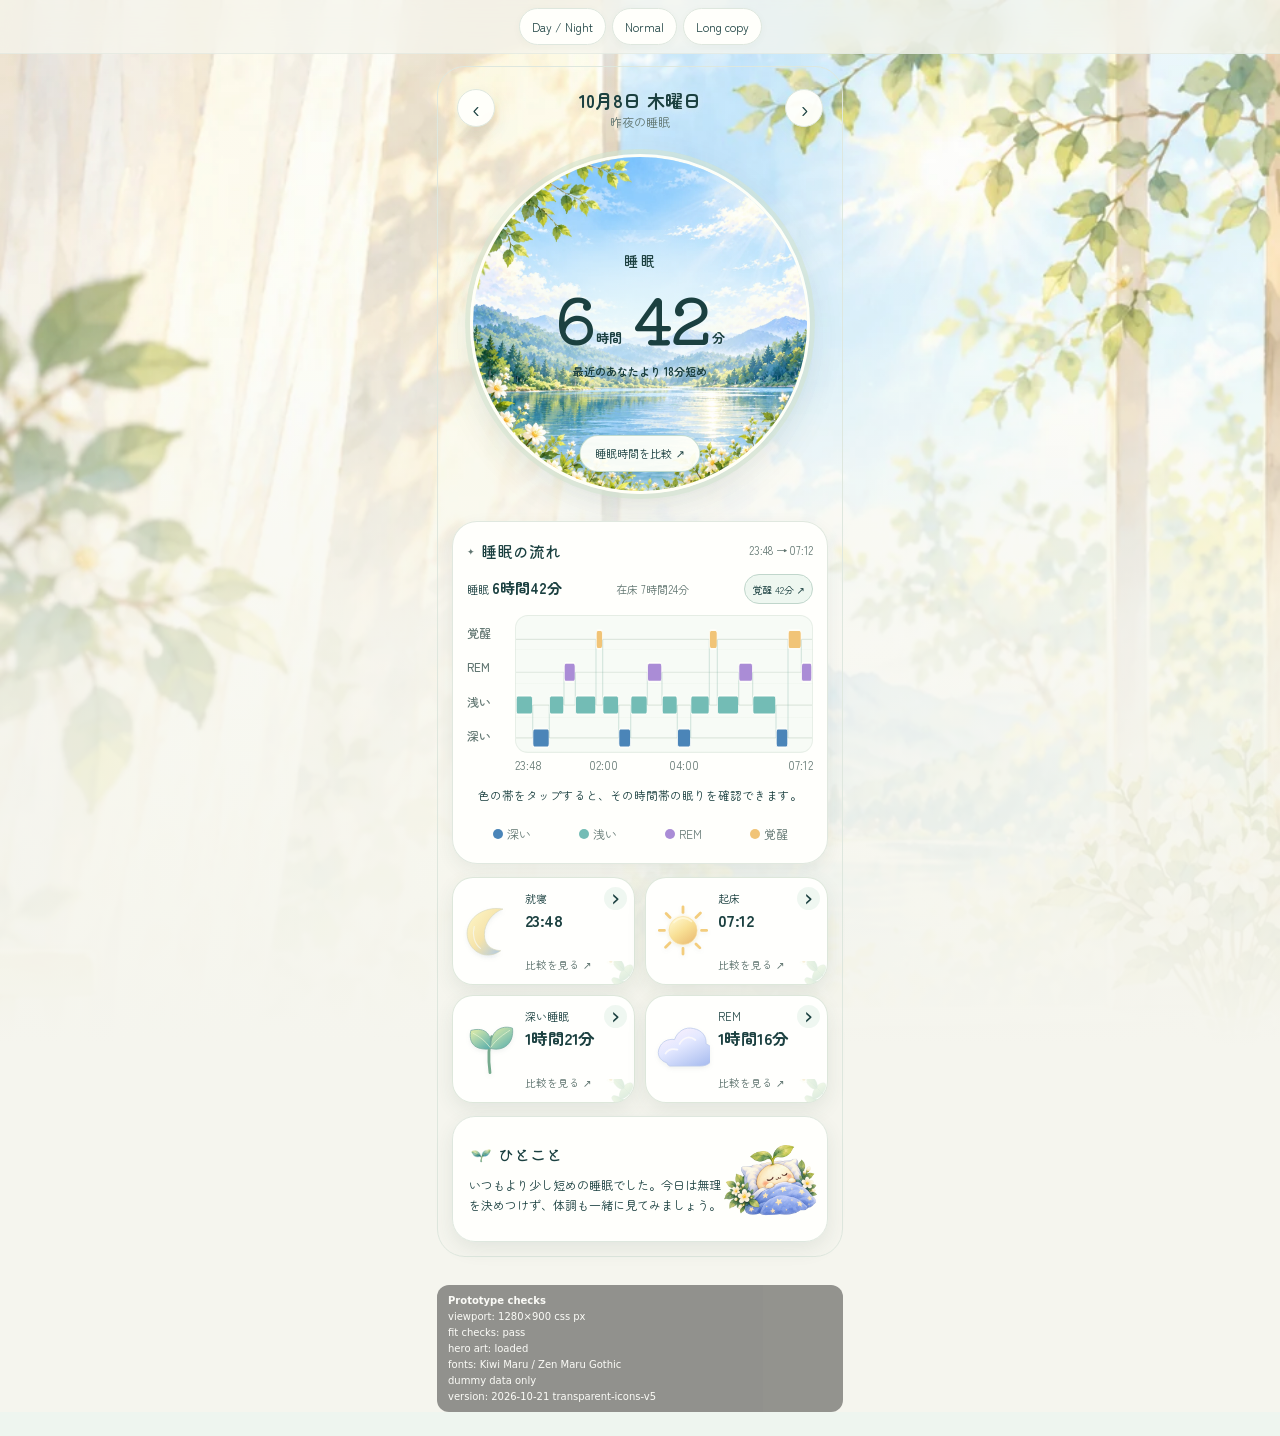
==== sleep/index.html @ 31aaf218 "prototype: Sleep 4指標を透過の自然モチーフアイコンに変更（v5）" ====
<!doctype html>
<html lang="ja" data-theme="day">
<head>
  <meta charset="utf-8" />
  <meta name="viewport" content="width=device-width,initial-scale=1,viewport-fit=cover" />
  <title>HIBIITO Sleep Prototype</title>
  <link rel="preconnect" href="https://fonts.googleapis.com">
  <link rel="preconnect" href="https://fonts.gstatic.com" crossorigin>
  <link href="https://fonts.googleapis.com/css2?family=Kiwi+Maru:wght@400;500&family=Zen+Maru+Gothic:wght@400;500;700&display=swap" rel="stylesheet">
  <link rel="stylesheet" href="../shared/prototype.css?v=20261020-calm2" />
  <link rel="stylesheet" href="./visual-calm.css?v=20261020-calm2" />
  <link rel="stylesheet" href="./visual-asset-v3.css?v=20261021-art3" />
  <link rel="stylesheet" href="./visual-polish-v4.css?v=20261021-polish4" />
  <link rel="stylesheet" href="./visual-icons-v5.css?v=20261021-icons5" />
</head>
<body class="sleep-page">
  <div class="sleep-page-scene" aria-hidden="true"></div>
  <div class="toolbar" aria-label="prototype controls">
    <button data-action="theme">Day / Night</button>
    <button data-action="state">Normal</button>
    <button data-action="copy">Long copy</button>
  </div>

  <main class="phone-shell">
    <section class="screen sleep-screen" id="sleep-screen">
      <header class="date-row">
        <button aria-label="前日">‹</button>
        <div>
          <div class="date-main">10月8日 木曜日</div>
          <div class="date-sub">昨夜の睡眠</div>
        </div>
        <button aria-label="翌日">›</button>
      </header>

      <section class="sleep-hero">
        <img class="hero-art hero-art-day" src="../assets/sleep-hero-day.webp?v=20261021-art3" alt="" aria-hidden="true">
        <img class="hero-art hero-art-night" src="../assets/sleep-hero-night.webp?v=20261021-art3" alt="" aria-hidden="true">
        <div class="hero-copy" data-hero-safe-probe>
          <p class="hero-eyebrow">睡眠</p>
          <div class="hero-value" data-fit-probe aria-label="6時間42分">
            <span class="hero-time"><span class="hero-number">6</span><span class="hero-unit">時間</span></span>
            <span class="hero-time"><span class="hero-number">42</span><span class="hero-unit">分</span></span>
          </div>
          <p class="hero-support" data-fit-probe>最近のあなたより 18分短め</p>
        </div>
        <button type="button" class="hero-detail-cta" data-compare="total" aria-haspopup="dialog">睡眠時間を比較 <span aria-hidden="true">↗</span></button>
      </section>


      <section class="section-block sleep-graph">
        <div class="section-title-row" data-fit-probe><h2><span class="heading-flower" aria-hidden="true">✦</span>睡眠の流れ</h2><span>23:48 → 07:12</span></div>
        <div class="graph-quick-facts"><span>睡眠 <strong>6時間42分</strong></span><span>在床 7時間24分</span><button class="quick-compare" type="button" data-compare="awake" aria-haspopup="dialog">覚醒 42分 <span aria-hidden="true">↗</span></button></div>
        <div class="sleep-timeline">
          <div class="timeline-lanes" aria-hidden="true"><span>覚醒</span><span>REM</span><span>浅い</span><span>深い</span></div>
          <div class="timeline-visual" id="timeline-a" aria-label="各睡眠段階の時間推移"></div>
        </div>
        <div class="time-axis"><span>23:48</span><span>02:00</span><span>04:00</span><span>07:12</span></div>
        <p class="graph-selection" id="timeline-a-selected" aria-live="polite">色の帯をタップすると、その時間帯の眠りを確認できます。</p>
        <div class="stage-key"><span><i class="key-deep"></i>深い</span><span><i class="key-light"></i>浅い</span><span><i class="key-rem"></i>REM</span><span><i class="key-awake"></i>覚醒</span></div>
      </section>

      <section class="metrics-grid" aria-label="睡眠指標・タップで個人比較">
        <button class="metric-card" type="button" data-compare="bedtime" aria-haspopup="dialog"><span class="metric-illustration" aria-hidden="true">☾</span><span>就寝</span><strong>23:48</strong><span class="metric-hint">比較を見る ↗</span></button>
        <button class="metric-card" type="button" data-compare="wakeup" aria-haspopup="dialog"><span class="metric-illustration" aria-hidden="true">☀</span><span>起床</span><strong>07:12</strong><span class="metric-hint">比較を見る ↗</span></button>
        <button class="metric-card" type="button" data-compare="deep" aria-haspopup="dialog"><span class="metric-illustration" aria-hidden="true">♧</span><span>深い睡眠</span><strong>1時間21分</strong><span class="metric-hint">比較を見る ↗</span></button>
        <button class="metric-card" type="button" data-compare="rem" aria-haspopup="dialog"><span class="metric-illustration" aria-hidden="true">☁</span><span>REM</span><strong>1時間16分</strong><span class="metric-hint">比較を見る ↗</span></button>
      </section>

      <section class="insight">
        <div class="insight-content" data-fit-probe>
          <h2><span class="heading-flower" aria-hidden="true">♧</span>ひとこと</h2>
          <p id="insight-copy">いつもより少し短めの睡眠でした。今日は無理を決めつけず、体調も一緒に見てみましょう。</p>
        </div>
        <img class="insight-mascot" src="../assets/sleep-note-mascot.webp?v=20261021-art3" alt="" aria-hidden="true">
      </section>

      <section class="state-panel" id="state-panel" hidden>
        <div class="state-art" aria-hidden="true">☁</div>
        <strong id="state-title">データなし</strong>
        <p id="state-message">昨夜の睡眠データは見つかりませんでした。0時間としては扱いません。</p>
      </section>
    </section>
  </main>


  <div class="sheet-backdrop" id="compare-backdrop" hidden></div>
  <section class="comparison-sheet" id="compare-sheet" role="dialog" aria-modal="true" aria-labelledby="compare-title" tabindex="-1" hidden>
    <button class="sheet-drag-handle" id="compare-handle" type="button" aria-label="比較を閉じる。下にスワイプまたはタップしてください">
      <span class="sheet-grabber" aria-hidden="true"></span>
    </button>
    <div class="sheet-heading">
      <span class="sheet-eyebrow">いつもの自分と比べる</span>
      <span class="sheet-dismiss-hint">下にスワイプで閉じる</span>
    </div>
    <h2 id="compare-title">睡眠時間</h2>
    <div class="sheet-current"><div><span>今回</span><strong id="compare-current">6時間42分</strong></div><span id="compare-status" class="sheet-status">いつもの範囲内</span></div>
    <div class="sheet-stats">
      <div><span>最近30日平均（デモ）</span><strong id="compare-average">7時間00分</strong></div>
      <div><span>いつもの範囲（デモ）</span><strong id="compare-range">6時間30分〜7時間30分</strong></div>
    </div>
    <div class="sheet-scale" aria-hidden="true"><span class="sheet-range-band"></span><span id="compare-marker" class="sheet-marker"></span></div>
    <p class="sheet-summary" id="compare-summary">最近30日平均より18分短いですが、いつもの範囲内です。</p>
    <p class="sheet-disclaimer">この比較はデザイン確認用の仮データです。医学的な正常・異常の判定ではありません。</p>
  </section>

  <aside class="debug-panel">
    <strong>Prototype checks</strong>
    <span id="viewport-readout"></span>
    <span id="overflow-readout">fit checks: checking…</span>
    <span id="art-readout">hero art: checking…</span>
    <span>fonts: Kiwi Maru / Zen Maru Gothic</span>
    <span>dummy data only</span>
    <span id="prototype-version">version: 2026-10-21 transparent-icons-v5</span>
  </aside>

  <script src="../shared/prototype.js?v=20261020-calm2"></script>
</body>
</html>
---- shared/prototype.css ----
:root{
  font-family:"Zen Maru Gothic",system-ui,sans-serif;
  color:#24423d;background:#eef5ef;
  --bg:#f7f3e8;--surface:rgba(255,255,255,.68);--ink:#26423d;--muted:#71817c;
  --accent:#78a99b;--accent2:#b9d4cb;--line:#d8e2dc;--hero:#dcebe4;--glow:#fff7cd;
}
html[data-theme="night"]{
  color:#eaf4f2;background:#101a28;
  --bg:#111b2b;--surface:rgba(30,49,68,.72);--ink:#edf6f3;--muted:#a6b9c0;
  --accent:#8ec7c5;--accent2:#335f67;--line:#35515c;--hero:#173d55;--glow:#d9ecff;
}
*{box-sizing:border-box}
body{margin:0;min-height:100svh;background:var(--bg);color:var(--ink)}
button,a{font:inherit}
.hub{max-width:680px;margin:auto;padding:48px 22px}.hub h1{font-family:"Kiwi Maru";font-weight:500}
.eyebrow{letter-spacing:.16em;color:var(--muted)}.lead,.note{color:var(--muted)}
.cards{display:grid;gap:12px;margin:28px 0}.prototype-card{display:grid;gap:7px;padding:20px;border:1px solid var(--line);border-radius:24px;background:var(--surface);color:inherit;text-decoration:none}.prototype-card strong{font-family:"Kiwi Maru";font-size:28px}.status{font-size:12px;color:var(--muted)}
.toolbar{position:sticky;top:0;z-index:20;display:flex;gap:8px;overflow:auto;padding:8px;background:color-mix(in srgb,var(--bg) 88%,transparent);backdrop-filter:blur(14px);border-bottom:1px solid var(--line)}
.toolbar button{white-space:nowrap;border:1px solid var(--line);border-radius:999px;padding:8px 12px;background:var(--surface);color:var(--ink)}
.phone-shell{width:min(100%,430px);margin:0 auto;padding:10px 12px 32px}
.screen{min-height:calc(100svh - 58px);display:flex;flex-direction:column;gap:8px}
.date-row{height:48px;display:grid;grid-template-columns:48px 1fr 48px;align-items:center;text-align:center}
.date-row button{border:0;background:none;color:var(--ink);font-size:28px}.date-main{font-weight:700;font-size:15px}.date-sub{font-size:11px;color:var(--muted)}
.sleep-hero{position:relative;isolation:isolate;min-height:244px;aspect-ratio:1/1;max-height:300px;margin:auto;width:min(76vw,284px);border-radius:50%;overflow:hidden;display:grid;place-items:center;border:1px solid color-mix(in srgb,var(--accent) 30%,transparent);box-shadow:0 12px 34px rgba(71,105,106,.10)}

.hero-copy{z-index:2;text-align:center;max-width:82%;transform:translateY(-6px)}.hero-eyebrow{font-family:"Kiwi Maru";font-size:13px;margin:0 0 8px}.hero-value{display:flex;align-items:baseline;justify-content:center;gap:3px;white-space:nowrap}.hero-value span{font-family:"Kiwi Maru";font-size:45px;line-height:1}.hero-value small{font-size:11px;font-weight:700}.hero-support{font-size:10px;font-weight:700;margin:10px 0 0}

.section-block,.insight,.metrics-grid article,.state-panel{background:var(--surface);border:1px solid var(--line);border-radius:18px}.section-block{padding:12px}.section-title-row{display:flex;align-items:baseline;justify-content:space-between}.section-title-row h2,.insight h2{font-family:"Kiwi Maru";font-size:14px;margin:0}.section-title-row span{font-size:9px;color:var(--muted)}
.sleep-stage{height:38px;margin-top:10px;border-radius:12px;overflow:hidden;display:flex;background:color-mix(in srgb,var(--line) 60%,transparent)}.stage{height:100%}.deep{background:#547b83}.light{background:#8fb4b2}.rem{background:#9d93b7}.awake{background:#d8bd88}.stage-labels{display:flex;justify-content:space-between;margin-top:5px;font-size:9px;color:var(--muted)}
.metrics-grid{display:grid;grid-template-columns:1fr 1fr;gap:6px}.metrics-grid article{padding:9px 11px;display:grid;gap:2px}.metrics-grid span{font-size:9px;color:var(--muted)}.metrics-grid strong{font-size:13px}
.insight{display:grid;grid-template-columns:42px 1fr;gap:8px;padding:10px 12px;align-items:center}.sprout{width:36px;height:36px;border-radius:50%;display:grid;place-items:center;background:color-mix(in srgb,var(--accent2) 65%,transparent)}.insight h2{font-size:13px}.insight p{font-size:10px;line-height:1.5;margin:3px 0 0}
.state-panel{padding:16px;text-align:center}.state-panel p{font-size:11px;color:var(--muted)}
.debug-panel{position:static;width:min(calc(100% - 24px),406px);margin:0 auto 24px;display:flex;flex-direction:column;gap:3px;padding:9px 11px;border-radius:12px;background:rgba(0,0,0,.78);color:white;font:10px/1.3 system-ui}
[data-overflow="true"]{outline:none}
@media (min-width:700px){.phone-shell{padding-top:24px}.screen{border:1px solid var(--line);border-radius:28px;padding:14px;min-height:820px}.toolbar{justify-content:center}}


.hero-art{position:absolute;inset:0;width:100%;height:100%;object-fit:cover;z-index:0;pointer-events:none}
.hero-art-night{display:none}
html[data-theme="night"] .hero-art-day{display:none}
html[data-theme="night"] .hero-art-night{display:block}
.hero-copy{position:relative;z-index:2;text-shadow:0 1px 0 rgba(255,255,255,.20)}
html[data-theme="night"] .hero-copy{text-shadow:0 1px 2px rgba(8,24,39,.45)}
body::before,body::after{content:"";position:fixed;z-index:-1;pointer-events:none;border-radius:50%;filter:blur(10px);opacity:.34}
body::before{width:220px;height:220px;left:-100px;top:42%;background:radial-gradient(circle,var(--accent2),transparent 70%)}
body::after{width:260px;height:260px;right:-150px;bottom:4%;background:radial-gradient(circle,color-mix(in srgb,var(--accent2) 75%,var(--glow)),transparent 72%)}
html[data-theme="night"] body::before,html[data-theme="night"] body::after{opacity:.18}
.debug-panel{opacity:.62}

/* Sleep A / Hero typography contract — prototype only; not Android dp/sp */
[hidden]{display:none!important}
.sleep-hero .hero-copy{
  position:relative;
  z-index:2;
  width:calc(100% - 40px);
  max-width:none;
  padding:7px 2px 8px;
  transform:translateY(-8px);
  text-align:center;
  isolation:isolate;
}
.sleep-hero .hero-copy::before{
  content:"";position:absolute;inset:-13px -4px;z-index:-1;
  border-radius:999px;pointer-events:none;
  background:radial-gradient(ellipse at center,rgba(248,251,246,.38) 0%,rgba(248,251,246,.16) 55%,transparent 80%);
}
html[data-theme="night"] .sleep-hero .hero-copy::before{
  background:radial-gradient(ellipse at center,rgba(16,38,57,.39) 0%,rgba(16,38,57,.17) 56%,transparent 82%);
}
.sleep-hero .hero-eyebrow{
  font-family:"Kiwi Maru",sans-serif;
  font-size:13px;font-weight:500;line-height:1.4;margin:0 0 6px;
}
.sleep-hero .hero-value{
  display:flex;align-items:baseline;justify-content:center;
  column-gap:clamp(6px,2.4vw,12px);
  width:100%;min-width:0;line-height:1.2;white-space:nowrap;
}
.sleep-hero .hero-time{
  display:inline-flex;align-items:baseline;justify-content:center;
  flex:0 0 auto;gap:2px;white-space:nowrap;
}
.sleep-hero .hero-number{
  font-family:"Kiwi Maru",sans-serif;
  font-weight:500;font-size:clamp(40px,11vw,46px);
  line-height:1.18;letter-spacing:-1.2px;
  font-variant-numeric:lining-nums tabular-nums;
}
.sleep-hero .hero-unit{
  font-family:"Zen Maru Gothic",sans-serif;
  font-size:11px;font-weight:700;line-height:1.25;
  position:relative;bottom:1px;
}
.sleep-hero .hero-support{
  font-family:"Zen Maru Gothic",sans-serif;
  font-size:10px;line-height:1.5;font-weight:700;
  margin:8px 0 0;white-space:normal;
}
html[data-theme="night"] .sleep-hero .hero-copy{
  text-shadow:0 1px 2px rgba(7,24,41,.48);
}
@media(max-width:340px){
  .sleep-hero .hero-copy{width:calc(100% - 30px)}
  .sleep-hero .hero-number{font-size:39px}
  .sleep-hero .hero-unit{font-size:10px}
}

/* Sleep design comparison: all values below are demonstration only. */
.sleep-graph{padding:12px;--deep:#527f94;--light:#8cbfbd;--rem:#a394ca;--awake:#e4b981}
html[data-theme="night"] .sleep-graph{--deep:#487faf;--light:#8bc5cc;--rem:#ac91df;--awake:#edc58a}
.graph-quick-facts{display:flex;flex-wrap:wrap;gap:4px 10px;align-items:baseline;color:var(--muted);font-size:10px;padding:8px 0 9px}
.graph-quick-facts span:first-child{color:var(--ink)}.graph-quick-facts strong{font-size:13px}
.graph-switcher{display:grid;grid-template-columns:repeat(3,minmax(0,1fr));gap:3px;padding:3px;border-radius:13px;border:1px solid var(--line);background:color-mix(in srgb,var(--accent2) 38%,var(--surface))}
.graph-switcher button{min-height:40px;min-width:0;padding:5px 2px;font-weight:700;font-size:11px;background:transparent;color:var(--muted);border:1px solid transparent;border-radius:10px;cursor:pointer}
.graph-switcher button[aria-pressed="true"]{background:var(--surface);color:var(--ink);border-color:var(--accent);box-shadow:0 2px 6px rgba(42,76,81,.10)}
.graph-explain{color:var(--muted);font-size:10px;line-height:1.5;margin:8px 0 7px}
.sleep-timeline{display:grid;grid-template-columns:38px minmax(0,1fr);gap:5px}
.timeline-lanes{display:grid;grid-template-rows:repeat(4,1fr);align-items:center;height:116px;color:var(--muted);font-size:9px}
.timeline-visual{height:116px;min-width:0;overflow:hidden;border-radius:12px;background:color-mix(in srgb,var(--accent2) 15%,var(--surface));touch-action:pan-y}
.timeline-visual svg{display:block;width:100%;height:100%}
.stage-grid{stroke:var(--line);stroke-width:1}
.stage-transition{stroke:var(--accent);stroke-width:2.4;opacity:.65}
.stage-segment{cursor:pointer;stroke:var(--surface);stroke-width:1.3}
.stage-segment:focus-visible{stroke:var(--ink);stroke-width:4;outline:none}
.stage-deep{fill:var(--deep);background:var(--deep)}
.stage-light{fill:var(--light);background:var(--light)}
.stage-rem{fill:var(--rem);background:var(--rem)}
.stage-awake{fill:var(--awake);background:var(--awake)}
.time-axis{position:relative;height:17px;margin-left:43px;color:var(--muted);font-size:9px;font-variant-numeric:tabular-nums}
.time-axis span{position:absolute;top:0;white-space:nowrap;transform:translateX(-50%)}
.time-axis span:nth-child(1){left:0;transform:none}
.time-axis span:nth-child(2){left:29.73%}
.time-axis span:nth-child(3){left:56.76%}
.time-axis span:nth-child(4){right:0;transform:none}
.graph-selection{font-size:10px;line-height:1.45;margin:8px 0;padding:7px 9px;min-height:29px;background:color-mix(in srgb,var(--accent2) 27%,var(--surface));border-radius:9px}
.stage-key{display:flex;flex-wrap:wrap;justify-content:space-between;gap:6px;font-size:9px;color:var(--muted)}
.stage-key span{display:flex;align-items:center;gap:4px}
.stage-key i{display:inline-block;width:9px;height:9px;border-radius:3px}
.key-deep{background:var(--deep)}.key-light{background:var(--light)}.key-rem{background:var(--rem)}.key-awake{background:var(--awake)}
.distribution-bar{height:23px;margin:11px 0;display:flex;gap:2px;border-radius:9px;overflow:hidden}
.distribution-bar span{min-width:0}
.stage-totals{display:grid;gap:5px}
.stage-total{display:grid;grid-template-columns:10px minmax(0,1fr) auto;gap:7px;align-items:center;padding:6px 4px;border-bottom:1px solid var(--line)}
.stage-total:last-child{border-bottom:0}
.stage-total .swatch{width:9px;height:9px;border-radius:3px}
.stage-total-name{font-size:11px}
.stage-total-time{font-size:12px;font-weight:700;text-align:right}
.stage-total-time small{font-size:9px;font-weight:400;color:var(--muted)}
.graph-note{font-size:9px;line-height:1.5;color:var(--muted);margin:8px 1px 0}
.timeline-compact .timeline-lanes,.timeline-compact .timeline-visual{height:90px}
.comparison-list{display:grid;gap:5px;margin-top:7px}
.comparison-row{display:grid;grid-template-columns:minmax(0,1fr) auto;gap:2px;padding:7px 8px;border-radius:9px;background:color-mix(in srgb,var(--accent2) 16%,var(--surface));font-size:10px}
.comparison-row strong{font-size:11px}
.comparison-row span:last-child{grid-column:1/-1;color:var(--muted);font-size:9px}
.comparison-row span.over{color:#a66f42}
html[data-theme="night"] .comparison-row span.over{color:#edc28a}
@media(max-width:350px){.sleep-graph{padding:10px}.graph-switcher button{font-size:10px}.graph-quick-facts{gap:4px 6px;font-size:9px}}

/* Sleep A with optional personal-comparison bottom sheet. Prototype data only. */
.graph-switcher,.graph-variant[hidden]{display:none!important}
.sleep-graph{padding-bottom:13px}
.graph-quick-facts{justify-content:space-between}
.quick-compare{padding:2px 5px;border:1px solid var(--line);border-radius:8px;background:color-mix(in srgb,var(--accent2) 22%,transparent);font-size:10px;color:var(--ink);cursor:pointer}
.metrics-grid .metric-card{
  appearance:none;background:var(--surface);border:1px solid var(--line);border-radius:18px;
  color:var(--ink);display:flex;flex-direction:column;align-items:flex-start;
  gap:3px;padding:10px 11px;text-align:left;min-width:0;min-height:70px;
  cursor:pointer;transition:background .15s ease,border-color .15s ease;
}
.metrics-grid .metric-card:active{background:color-mix(in srgb,var(--accent2) 27%,var(--surface))}
.metrics-grid .metric-card>span:first-child{font-size:9px;color:var(--muted)}
.metrics-grid .metric-card strong{font-size:13px}
.metrics-grid .metric-card .metric-hint{font-size:9px;color:var(--muted);align-self:flex-end}
.hero-detail-cta{
  position:absolute;z-index:5;bottom:13px;left:50%;transform:translateX(-50%);
  background:color-mix(in srgb,var(--surface) 78%,transparent);border:1px solid color-mix(in srgb,var(--accent) 58%,transparent);
  color:var(--ink);font-size:9px;line-height:1.2;border-radius:999px;padding:7px 12px;white-space:nowrap;cursor:pointer;
}
html[data-theme="night"] .hero-detail-cta{background:rgba(14,40,54,.83)}
.metric-card:focus-visible,.quick-compare:focus-visible,.hero-detail-cta:focus-visible,.sheet-drag-handle:focus-visible{
  outline:2px solid var(--accent);outline-offset:3px
}
.sheet-backdrop{position:fixed;inset:0;background:rgba(9,22,31,.49);z-index:80;transition:opacity 240ms ease}
.sheet-backdrop.is-dragging{transition:none}
.comparison-sheet{
  position:fixed;z-index:81;bottom:0;left:50%;transform:translate3d(-50%,var(--sheet-offset,0px),0);width:min(100%,430px);
  max-height:calc(100dvh - 18px);overflow-y:auto;overscroll-behavior:contain;
  padding:0 20px calc(19px + env(safe-area-inset-bottom,0px));
  border-radius:26px 26px 0 0;background:var(--bg);color:var(--ink);
  border:1px solid var(--line);box-shadow:0 -12px 35px rgba(0,0,0,.19);
  transition:transform 240ms cubic-bezier(.2,.76,.28,1);will-change:transform;
}
.comparison-sheet.is-dragging{transition:none}
.comparison-sheet.is-dismissing{transform:translate3d(-50%,calc(100% + 24px),0)}
.sheet-drag-handle{
  display:flex;align-items:center;justify-content:center;width:100%;min-height:39px;
  margin:0;padding:0;border:0;background:transparent;color:var(--muted);touch-action:none;
  -webkit-user-select:none;user-select:none;cursor:grab;
}
.sheet-drag-handle:active{cursor:grabbing}
.sheet-drag-handle:focus-visible{outline:2px solid var(--accent);outline-offset:-4px;border-radius:18px}
.sheet-grabber{display:block;margin:0 auto;background:var(--line);width:44px;height:5px;border-radius:9px;transition:background .18s}
.sheet-drag-handle:active .sheet-grabber{background:var(--accent)}
.sheet-heading{display:flex;justify-content:space-between;align-items:center;gap:10px;padding:0 0 5px}
.sheet-eyebrow{font-size:11px;color:var(--muted)}
.sheet-dismiss-hint{font-size:9px;color:var(--muted);white-space:nowrap}
.comparison-sheet h2{font-family:"Kiwi Maru",sans-serif;font-size:19px;margin:0 0 13px}
.sheet-current{display:flex;align-items:center;justify-content:space-between;gap:8px;margin-bottom:13px}
.sheet-current>div{display:grid;gap:2px}
.sheet-current>div>span{font-size:11px;color:var(--muted)}
.sheet-current strong{font-family:"Kiwi Maru",sans-serif;font-weight:500;font-size:28px}
.sheet-status{font-size:10px;border-radius:999px;padding:6px 9px;border:1px solid var(--line);color:var(--ink);background:var(--surface);white-space:nowrap}
.sheet-stats{display:grid;grid-template-columns:1fr 1fr;gap:9px}
.sheet-stats>div{display:grid;gap:5px;padding:11px 9px;border:1px solid var(--line);background:var(--surface);border-radius:13px;min-width:0}
.sheet-stats span{font-size:10px;color:var(--muted)}
.sheet-stats strong{font-size:12px;font-weight:700;overflow-wrap:anywhere}
.sheet-scale{position:relative;margin:15px 9px 9px;height:8px;border-radius:99px;background:var(--line)}
.sheet-range-band{position:absolute;left:20%;width:60%;top:0;bottom:0;border-radius:99px;background:var(--accent2)}
.sheet-marker{position:absolute;left:50%;top:50%;transform:translate(-50%,-50%);height:19px;width:9px;border:2px solid var(--bg);border-radius:9px;background:var(--ink);box-shadow:0 0 0 1px var(--accent)}
.sheet-summary{margin:12px 0 8px;font-size:12px;line-height:1.6}
.sheet-disclaimer{margin:0;font-size:10px;line-height:1.5;color:var(--muted)}
body.sheet-open{overflow:hidden}
@media(max-width:350px){.comparison-sheet{padding-left:14px;padding-right:14px}.sheet-current strong{font-size:24px}.sheet-stats strong{font-size:11px}}

@media(prefers-reduced-motion:reduce){
  .comparison-sheet,.sheet-backdrop,.sheet-grabber{transition:none}
}

/* Sleep visual polish v1 — prototype only, approved interactions unchanged */
:root{--bg:#f8f6ef;--surface:rgba(255,255,255,.81);--ink:#29463e;--muted:#74877f;--accent:#72ab9b;--accent2:#cfe7dc;--line:#dce6dc;--shadow:0 5px 18px rgba(98,131,113,.075)}
html[data-theme="night"]{--bg:#111c2c;--surface:rgba(29,47,66,.84);--ink:#eef5f2;--muted:#a5bbc4;--accent:#92c4c8;--accent2:#355768;--line:#355465;--shadow:0 6px 20px rgba(5,15,31,.15)}
body{color:var(--ink);background:radial-gradient(ellipse 270px 330px at 0% 18%,rgba(215,236,223,.24),transparent 85%),radial-gradient(ellipse 320px 300px at 100% 84%,rgba(207,227,232,.24),transparent 85%),var(--bg)}
html[data-theme="night"] body{background:radial-gradient(ellipse 270px 310px at 0% 25%,rgba(73,103,127,.14),transparent 87%),radial-gradient(ellipse 320px 330px at 100% 84%,rgba(40,77,103,.14),transparent 87%),var(--bg)}
.toolbar{gap:6px;padding:8px max(10px,env(safe-area-inset-left));border-bottom:1px solid var(--line);background:color-mix(in srgb,var(--bg) 91%,transparent)}
.toolbar button{padding:7px 12px;border-radius:999px;border-color:var(--line);background:var(--surface);color:var(--ink);font-size:12px;min-height:37px;box-shadow:0 2px 8px rgba(50,75,69,.035)}
.toolbar button:active{background:var(--accent2)}
.phone-shell{padding:10px 12px 22px}
.sleep-screen{position:relative;gap:8px}
.sleep-screen::after{content:"";pointer-events:none;position:absolute;z-index:0;bottom:-20px;left:-14px;right:-14px;height:116px;background:url("../assets/sleep-garden.svg?v=20261020-visual1") center bottom/100% auto no-repeat;opacity:.28}
html[data-theme="night"] .sleep-screen::after{opacity:.10;filter:hue-rotate(62deg) saturate(.45)}
.sleep-screen>*{position:relative;z-index:1}
.date-row{height:48px}
.date-row button{justify-self:center;display:grid;place-items:center;width:34px;height:34px;border:1px solid var(--line);border-radius:50%;background:color-mix(in srgb,var(--surface) 82%,transparent);font-size:24px;box-shadow:0 2px 7px rgba(34,69,66,.045)}
.date-row .date-main{font-size:14px;letter-spacing:.01em}
.date-row .date-sub{font-size:10px}
.sleep-hero{border:1px solid color-mix(in srgb,var(--accent2) 76%,transparent);box-shadow:0 0 0 5px color-mix(in srgb,var(--accent2) 23%,transparent),0 10px 25px rgba(68,99,100,.10)}
html[data-theme="night"] .sleep-hero{box-shadow:0 0 0 5px rgba(95,151,166,.08),0 8px 25px rgba(0,9,31,.19)}
.sleep-hero::after{content:"";position:absolute;inset:0;z-index:1;pointer-events:none;border-radius:50%;background:radial-gradient(circle at 26% 23%,rgba(255,255,255,.26),transparent 44%)}
html[data-theme="night"] .sleep-hero::after{background:radial-gradient(circle at 22% 20%,rgba(200,219,238,.06),transparent 50%)}
.sleep-hero .hero-copy{z-index:3}
.sleep-hero .hero-eyebrow{letter-spacing:.06em}
.hero-detail-cta{bottom:12px;padding:6px 11px;min-height:29px;border-color:color-mix(in srgb,var(--accent) 42%,transparent);box-shadow:0 2px 7px rgba(63,93,81,.08)}
.section-block,.insight,.metrics-grid .metric-card,.state-panel{background:var(--surface);border:1px solid var(--line);box-shadow:var(--shadow);backdrop-filter:blur(7px)}
.sleep-graph{background:linear-gradient(170deg,color-mix(in srgb,var(--surface) 95%,var(--accent2)),var(--surface) 82%);border-radius:20px;padding:12px 12px 13px;--deep:#5d89a2;--light:#9bc8c2;--rem:#a89dcf;--awake:#e9c39a}
html[data-theme="night"] .sleep-graph{background:linear-gradient(160deg,rgba(37,64,85,.94),var(--surface));--deep:#5b8fb5;--light:#85b6bb;--rem:#a39ad2;--awake:#dbbd91}
.section-title-row h2,.insight h2{font-family:"Kiwi Maru",sans-serif;font-weight:500}
.heading-flower{color:var(--accent);font-family:"Zen Maru Gothic",sans-serif;font-size:.92em;margin-right:6px}
.section-title-row h2{display:inline-flex;align-items:center;font-size:13px}
.graph-quick-facts{gap:4px 8px;padding:8px 0 9px}
.graph-quick-facts strong{color:var(--ink)}
.quick-compare{padding:3px 7px;border-radius:999px;background:color-mix(in srgb,var(--accent2) 34%,var(--surface));border-color:color-mix(in srgb,var(--accent) 28%,var(--line));color:var(--ink)}
.timeline-visual{background:repeating-linear-gradient(0deg,transparent 0 27px,color-mix(in srgb,var(--line) 36%,transparent) 28px),color-mix(in srgb,var(--accent2) 14%,var(--surface));border-radius:13px}
.stage-transition{stroke:color-mix(in srgb,var(--accent) 55%,transparent);opacity:.48}
.stage-segment{stroke:var(--surface);stroke-width:1.5}
.graph-selection{border:1px solid color-mix(in srgb,var(--accent2) 48%,transparent);background:color-mix(in srgb,var(--accent2) 27%,var(--surface));padding:6px 9px}
.stage-key{gap:6px}
.stage-key i{border-radius:50%;width:8px;height:8px}
.metrics-grid{gap:7px}
.metrics-grid .metric-card{position:relative;min-height:70px;border-radius:17px;padding:9px 11px 8px;gap:1px;overflow:hidden;background:linear-gradient(135deg,color-mix(in srgb,var(--surface) 95%,var(--accent2)),var(--surface))}
html[data-theme="night"] .metrics-grid .metric-card{background:linear-gradient(145deg,rgba(43,69,86,.89),var(--surface))}
.metrics-grid .metric-card strong{font-size:13px;font-variant-numeric:tabular-nums}
.metrics-grid .metric-card .metric-hint{margin-top:auto;font-size:9px;color:color-mix(in srgb,var(--muted) 84%,var(--accent))}
.metric-illustration{position:absolute;right:9px;top:8px;display:grid;place-items:center;width:27px;height:27px;border-radius:50%;background:color-mix(in srgb,var(--accent2) 51%,var(--surface));color:color-mix(in srgb,var(--accent) 74%,var(--ink));font-size:16px;line-height:1;pointer-events:none}
.metrics-grid .metric-card .metric-illustration{font-size:16px}
html[data-theme="night"] .metric-illustration{background:rgba(106,151,168,.18);color:#b1d4d2}
.insight{position:relative;isolation:isolate;overflow:hidden;display:grid;grid-template-columns:minmax(0,1fr) 72px;align-items:center;gap:4px;border-radius:20px;padding:10px 10px 11px 13px;min-height:95px;background:linear-gradient(125deg,color-mix(in srgb,var(--surface) 91%,var(--accent2)),var(--surface))}
html[data-theme="night"] .insight{background:linear-gradient(135deg,rgba(39,64,81,.90),var(--surface))}
.insight-content{min-width:0;position:relative;z-index:2}
.insight h2{font-size:13px;line-height:1.35;margin:0 0 4px}
.insight p{margin:0;font-size:10px;line-height:1.52;overflow-wrap:anywhere}
.insight-mascot{position:relative;z-index:1;display:block;width:76px;height:auto;max-height:90px;object-fit:contain;align-self:center;justify-self:end;filter:drop-shadow(0 3px 4px rgba(56,90,99,.08))}
html[data-theme="night"] .insight-mascot{filter:saturate(.85) brightness(.92) drop-shadow(0 3px 5px rgba(0,0,0,.14))}
.state-panel{padding:22px 16px;border-radius:19px;background:linear-gradient(145deg,color-mix(in srgb,var(--surface) 90%,var(--accent2)),var(--surface))}
.state-panel strong{font-family:"Kiwi Maru",sans-serif;font-size:15px}
.state-art{font-size:27px;color:var(--accent);margin-bottom:6px}
.state-panel p{font-size:11px;line-height:1.65;max-width:30em;margin:7px auto 0}
.comparison-sheet{background:linear-gradient(170deg,color-mix(in srgb,var(--bg) 96%,var(--accent2)),var(--bg));box-shadow:0 -10px 36px rgba(10,31,35,.17)}
.sheet-current strong{letter-spacing:-.025em}
.sheet-stats>div{background:color-mix(in srgb,var(--surface) 90%,var(--accent2))}
.sheet-scale{background:color-mix(in srgb,var(--accent2) 39%,var(--line))}
.sheet-marker{background:var(--ink)}
.debug-panel{opacity:.52;font-size:10px;line-height:1.3}
@media(max-width:360px){.insight{grid-template-columns:minmax(0,1fr) 62px;padding:9px 8px 9px 11px}.insight-mascot{width:65px}.insight p{font-size:9.5px}.metric-illustration{right:7px;width:23px;height:23px;font-size:14px}}

/* Keep decorative icons distinct from subdued metric labels. */
.metrics-grid .metric-card .metric-illustration{color:color-mix(in srgb,var(--accent) 75%,var(--ink));font-size:16px}
html[data-theme="night"] .metrics-grid .metric-card .metric-illustration{color:#b1d4d2}
---- sleep/visual-calm.css ----
/* 非canonicalのビジュアル候補。数値・操作の上に装飾を重ねない。 */
.sleep-page{--bg:#f7f6ec;--surface:rgba(255,255,251,.94);--ink:#183f3e;--muted:#586e6b;--line:#dce6dd;background:radial-gradient(ellipse 340px 400px at 50% 170px,#e3f1e5,transparent 90%),var(--bg)}
html[data-theme="night"] .sleep-page{--bg:#101f33;--surface:rgba(24,44,66,.96);--ink:#edf3f4;--muted:#b3c3ce;--line:#3c566b;background:radial-gradient(ellipse 350px 440px at 50% 170px,#213c5b,transparent 90%),var(--bg)}
.sleep-page .phone-shell{padding:12px 12px 28px}
.sleep-page .sleep-screen{gap:12px}
.sleep-page .date-row{height:54px}
.sleep-page .date-main{font-size:17px}
.sleep-page .date-sub{font-size:11px}
.sleep-page .date-row button{width:38px;height:38px}
.sleep-page .sleep-hero{flex:none;width:min(82vw,332px);min-height:0;max-height:none;aspect-ratio:1;margin:6px auto 9px;border:2px solid rgba(255,255,246,.88);box-shadow:0 0 0 5px rgba(184,211,191,.24),0 12px 30px rgba(72,103,88,.12)}
html[data-theme="night"] .sleep-page .sleep-hero{border-color:#a9bbc9;box-shadow:0 0 0 4px rgba(125,155,179,.08),0 12px 30px rgba(5,16,31,.22)}
.sleep-page .sleep-hero::after{background:none}
.sleep-page .sleep-hero .hero-copy{transform:translateY(-9px);width:calc(100% - 46px)}
.sleep-page .sleep-hero .hero-copy::before{background:radial-gradient(ellipse,rgba(236,247,249,.6),rgba(236,247,249,.18) 60%,transparent 78%)}
html[data-theme="night"] .sleep-page .sleep-hero .hero-copy::before{background:radial-gradient(ellipse,rgba(15,37,66,.35),transparent 76%)}
.sleep-page .sleep-hero .hero-eyebrow{font-size:15px;margin-bottom:8px}
.sleep-page .sleep-hero .hero-number{font-size:clamp(48px,14vw,61px);letter-spacing:-2px}
.sleep-page .sleep-hero .hero-unit{font-size:13px}
.sleep-page .sleep-hero .hero-support{font-size:11px;margin-top:10px}
.sleep-page .hero-detail-cta{bottom:19px;min-height:34px;padding:8px 15px;font-size:10px;background:rgba(255,255,248,.94)}
html[data-theme="night"] .sleep-page .hero-detail-cta{background:#dce6ee;color:#213c55;border-color:#b7c8d7}
.sleep-page .sleep-graph{padding:14px;border-radius:22px;background:var(--surface);--deep:#5387b4;--light:#76b9b0;--rem:#ab94d3;--awake:#edc178}
html[data-theme="night"] .sleep-page .sleep-graph{background:var(--surface);--deep:#609ad0;--light:#79bfbe;--rem:#b09add;--awake:#e7c080}
.sleep-page .section-title-row h2{font-size:15px}
.sleep-page .section-title-row>span{font-size:10px}
.sleep-page .graph-quick-facts{font-size:11px;gap:6px;padding:10px 0}
.sleep-page .graph-quick-facts strong{font-size:14px}
.sleep-page .quick-compare{font-size:10px;min-height:30px}
.sleep-page .timeline-lanes,.sleep-page .timeline-visual{height:126px}
.sleep-page .timeline-lanes,.sleep-page .time-axis,.sleep-page .stage-key{font-size:10px}
.sleep-page .stage-key{padding:7px 4px 0}
.sleep-page .graph-selection{font-size:10px;background:transparent;border:0;padding:5px 0;margin-bottom:0}
.sleep-page .metrics-grid{gap:9px}
.sleep-page .metric-card{min-height:97px;border-radius:20px;padding:13px 12px 10px;background:var(--surface)}
html[data-theme="night"] .sleep-page .metric-card{background:var(--surface)}
.sleep-page .metric-card::after{content:"";position:absolute;pointer-events:none;right:-10px;bottom:-4px;width:93px;height:33px;background:url('../assets/sleep-garden.svg') right bottom/auto 58px no-repeat;opacity:.4}
html[data-theme="night"] .sleep-page .metric-card::after{opacity:.19;filter:saturate(.5)}
.sleep-page .metric-card>span:not(.metric-illustration):not(.metric-hint){font-size:11px;color:var(--ink)}
.sleep-page .metric-card strong{font-size:17px;position:relative;z-index:1}
.sleep-page .metric-card .metric-hint{align-self:flex-start;position:relative;z-index:1;font-size:10px;padding-top:5px;color:var(--muted)}
.sleep-page .metric-card .metric-illustration{width:30px;height:30px;right:9px;top:10px;font-size:20px}
.sleep-page .insight{grid-template-columns:minmax(0,1fr) 106px;gap:2px;min-height:132px;padding:15px 9px 15px 15px;background:var(--surface)}
html[data-theme="night"] .sleep-page .insight{background:var(--surface)}
.sleep-page .insight h2{font-size:15px;margin-bottom:8px}
.sleep-page .insight p{font-size:11px;line-height:1.8}
.sleep-page .insight-mascot{width:112px;max-height:125px;filter:none}
html[data-theme="night"] .sleep-page .insight-mascot{filter:saturate(.72) brightness(.88)}
.sleep-page .sleep-screen::after{opacity:.12}
@media(max-width:350px){
  .sleep-page .sleep-graph{padding:11px}
  .sleep-page .section-title-row h2{font-size:13px}
  .sleep-page .section-title-row>span{font-size:9px}
  .sleep-page .graph-quick-facts{font-size:10px}
  .sleep-page .graph-quick-facts strong{font-size:12px}
  .sleep-page .metric-card strong{font-size:15px}
  .sleep-page .insight{grid-template-columns:minmax(0,1fr) 82px}
  .sleep-page .insight-mascot{width:87px}
}
/* 装飾の疑似要素をscreen内に収め、320pxでも横スクロールを生まない。 */
.sleep-page .sleep-screen::after{left:0;right:0}
---- sleep/visual-asset-v3.css ----
/* HIBIITO Sleep / Visual asset integration v3
 * Noncanonical public dummy-only prototype. Text, graph and controls stay live.
 * Load AFTER shared/prototype.css and sleep/visual-calm.css.
 */
body.sleep-page{
  position:relative; isolation:isolate;
  --bg:#f6f6ee; --surface:rgba(255,255,251,.96);
  --ink:#1b4040; --muted:#617671; --line:#dee7de;
  --shadow:0 7px 20px rgba(48,78,63,.09);
  background:var(--bg); color:var(--ink);
}
html[data-theme="night"] body.sleep-page{
  --bg:#10223b; --surface:rgba(21,42,68,.94);
  --ink:#edf3f8; --muted:#bdccd7; --line:#43627e;
  --shadow:0 7px 22px rgba(3,12,30,.27);
  background:var(--bg); color:var(--ink);
}
/* Separate painted room from data-bearing cards. Never turn this into a flattened UI image. */
.sleep-page .sleep-page-scene{
  position:fixed; z-index:0; inset:0; pointer-events:none;
  background-image:linear-gradient(to bottom,rgba(250,250,242,.08),rgba(250,249,241,.53) 56%,rgba(248,247,239,.85)),url("../assets/sleep-page-day.webp");
  background-size:cover; background-position:center top;
  opacity:.76;
}
html[data-theme="night"] .sleep-page .sleep-page-scene{
  background-image:linear-gradient(to bottom,rgba(8,25,48,.26),rgba(9,24,44,.53) 47%,rgba(10,25,45,.88)),url("../assets/sleep-page-night.webp");
  background-position:center bottom; background-size:auto 135vh; opacity:.78;
}
.sleep-page .toolbar{position:sticky;z-index:20;border-color:color-mix(in srgb,var(--line) 60%,transparent);background:color-mix(in srgb,var(--bg) 75%,transparent);backdrop-filter:blur(16px)}
.sleep-page .phone-shell,.sleep-page .debug-panel{position:relative;z-index:1}
.sleep-page .sleep-screen{gap:13px}
.sleep-page .sleep-screen::after{content:none}
.sleep-page .date-main{font-size:18px;text-shadow:0 1px 6px color-mix(in srgb,var(--bg) 65%,transparent)}
.sleep-page .date-sub{font-size:12px}
.sleep-page .date-row button{border:1px solid var(--line);background:var(--surface);border-radius:50%;box-shadow:var(--shadow);font-size:24px}
.sleep-page .sleep-hero{
  margin:6px auto 14px; width:min(83vw,340px);aspect-ratio:1;
  border:3px solid rgba(255,255,247,.96);box-shadow:0 0 0 5px rgba(211,228,208,.58),0 12px 35px rgba(31,65,71,.13);
}
html[data-theme="night"] .sleep-page .sleep-hero{border-color:rgba(210,225,237,.88);box-shadow:0 0 0 4px rgba(136,175,204,.17),0 15px 34px rgba(0,12,28,.3)}
.sleep-page .sleep-hero .hero-art{object-position:center center}
html[data-theme="night"] .sleep-page .sleep-hero .hero-art-night{filter:saturate(.76) brightness(.82) contrast(.96)}
.sleep-page .sleep-hero .hero-copy::before{background:radial-gradient(ellipse,rgba(235,250,250,.67),rgba(243,249,250,.3) 53%,transparent 79%)}
html[data-theme="night"] .sleep-page .sleep-hero .hero-copy::before{background:radial-gradient(ellipse,rgba(8,32,62,.55),rgba(9,29,56,.29) 63%,transparent 84%)}
.sleep-page .sleep-hero .hero-number{font-size:clamp(49px,15vw,64px)}
.sleep-page .sleep-hero .hero-unit{font-size:13px}
.sleep-page .sleep-hero .hero-support{font-size:11px;line-height:1.4}
.sleep-page .hero-detail-cta{font-size:11px;min-height:37px;bottom:19px;box-shadow:0 3px 12px rgba(22,58,53,.11)}
.sleep-page .section-block.sleep-graph{
  position:relative;isolation:isolate;overflow:hidden;
  border-radius:25px; padding:17px 14px 15px;
  background:var(--surface);border:1px solid rgba(222,231,221,.92);
  box-shadow:var(--shadow);backdrop-filter:blur(10px);
  --deep:#4b85b8; --light:#73bcb5; --rem:#aa8cd6; --awake:#f1c477;
}
html[data-theme="night"] .sleep-page .section-block.sleep-graph{
  background:rgba(20,42,70,.94);border-color:#466882;
  --deep:#65a8ed; --light:#89d1ca; --rem:#bea5ee; --awake:#f3c784;
}
.sleep-page .sleep-graph::before,.sleep-page .sleep-graph::after{
  content:"";position:absolute;pointer-events:none;z-index:0;bottom:-34px;
  width:120px;height:115px;opacity:.63;
  background:url("../assets/sleep-garden.svg") left bottom/contain no-repeat;
}
.sleep-page .sleep-graph::before{left:-34px}
.sleep-page .sleep-graph::after{right:-35px;transform:scaleX(-1)}
html[data-theme="night"] .sleep-page .sleep-graph::before,
html[data-theme="night"] .sleep-page .sleep-graph::after{opacity:.2;filter:saturate(.45)}
.sleep-page .sleep-graph>*{position:relative;z-index:1}
.sleep-page .section-title-row h2{font-size:16px}
.sleep-page .section-title-row>span{font-size:11px}
.sleep-page .graph-quick-facts{gap:5px 7px;padding:11px 0}
.sleep-page .graph-quick-facts strong{font-size:15px}
.sleep-page .sleep-timeline{gap:7px;grid-template-columns:41px minmax(0,1fr)}
.sleep-page .timeline-lanes,.sleep-page .timeline-visual{height:138px}
.sleep-page .timeline-lanes,.sleep-page .time-axis,.sleep-page .stage-key{font-size:11px}
.sleep-page .timeline-visual{
  background:repeating-linear-gradient(to bottom,transparent 0 33px,color-mix(in srgb,var(--line) 32%,transparent) 34px),color-mix(in srgb,var(--surface) 65%,#e8f3ee);
  border:1px solid color-mix(in srgb,var(--line) 40%,transparent);
}
html[data-theme="night"] .sleep-page .timeline-visual{
  background:repeating-linear-gradient(to bottom,transparent 0 33px,rgba(143,177,206,.10) 34px),rgba(17,44,74,.8);
}
.sleep-page .time-axis{margin-left:48px;min-height:19px}
.sleep-page .stage-key{margin:7px 0 4px;padding:6px 6px 2px;gap:6px 9px;justify-content:space-around}
.sleep-page .graph-selection{font-size:11px;line-height:1.5;margin-top:7px;text-align:center}
.sleep-page .metrics-grid{gap:10px}
.sleep-page .metrics-grid .metric-card{
  position:relative;display:flex;flex-direction:column;align-items:stretch;text-align:left;
  min-height:112px;min-width:0;padding:13px 23px 13px 88px;gap:4px;
  border-radius:22px;overflow:hidden;
  background:rgba(255,255,252,.96);border:1px solid rgba(219,230,217,.93);
  box-shadow:var(--shadow);backdrop-filter:blur(7px); color:var(--ink);
}
html[data-theme="night"] .sleep-page .metrics-grid .metric-card{
  background:rgba(22,47,78,.95);border-color:#486981;
}
.sleep-page .metrics-grid .metric-card::before{
  content:"›";position:absolute;right:8px;top:10px;width:24px;height:24px;
  border-radius:50%;background:color-mix(in srgb,var(--accent2) 32%,var(--surface));
  display:grid;place-items:center;font:23px/1 system-ui;color:var(--ink);
}
.sleep-page .metrics-grid .metric-card::after{opacity:.31;bottom:-10px}
html[data-theme="night"] .sleep-page .metrics-grid .metric-card::after{opacity:.20}
.sleep-page .metrics-grid .metric-card .metric-illustration{
  position:absolute;left:10px;top:50%;right:auto;transform:translateY(-50%);
  display:block;width:68px;height:80px;max-width:68px;pointer-events:none;
  border-radius:16px;border:1px solid color-mix(in srgb,var(--line) 50%,transparent);
  background-color:#eaf3eb;background-size:cover;background-position:center;background-repeat:no-repeat;
  font-size:0!important;color:transparent!important;
}
.sleep-page .metrics-grid .metric-card:nth-child(1) .metric-illustration{background-image:url("../assets/sleep-card-bedtime.webp")}
.sleep-page .metrics-grid .metric-card:nth-child(2) .metric-illustration{background-image:url("../assets/sleep-card-wakeup.webp")}
.sleep-page .metrics-grid .metric-card:nth-child(3) .metric-illustration{background-image:url("../assets/sleep-card-deep.webp")}
.sleep-page .metrics-grid .metric-card:nth-child(4) .metric-illustration{background-image:url("../assets/sleep-card-rem.webp")}
.sleep-page .metrics-grid .metric-card>span:not(.metric-illustration):not(.metric-hint){
  position:relative;z-index:1;font-size:11px;color:var(--ink);line-height:1.35;
}
.sleep-page .metrics-grid .metric-card strong{
  position:relative;z-index:1;font-size:17px;line-height:1.25;
  font-variant-numeric:tabular-nums;white-space:nowrap;letter-spacing:-.035em;
}
.sleep-page .metrics-grid .metric-card .metric-hint{
  align-self:flex-start;margin-top:auto;position:relative;z-index:1;
  padding-top:5px;font-size:11px;color:var(--muted);white-space:nowrap;
}
.sleep-page .insight{
  min-height:135px;grid-template-columns:minmax(0,1fr) 120px;
  padding:16px 10px 15px 16px;gap:4px;
  border-radius:23px;background:var(--surface);border-color:var(--line);
  box-shadow:var(--shadow);
}
html[data-theme="night"] .sleep-page .insight{background:rgba(21,44,72,.94)}
.sleep-page .insight h2{display:flex;align-items:center;gap:5px;font-size:16px;margin:0 0 8px}
.sleep-page .insight .heading-flower{
  display:inline-block;flex:none;width:24px;height:24px;margin:0;
  background:url("../assets/sleep-note-sprout.webp") center/contain no-repeat;
  font-size:0;line-height:0;color:transparent;
}
.sleep-page .insight p{font-size:12px;line-height:1.75}
.sleep-page .insight-mascot{width:117px;max-height:130px;filter:none}
html[data-theme="night"] .sleep-page .insight-mascot{filter:saturate(.88) brightness(.93)}
/* Preserve readable content and tap targets on narrow devices. */
@media(max-width:380px){
  .sleep-page .metrics-grid .metric-card{padding-left:76px;padding-right:20px;min-height:108px}
  .sleep-page .metrics-grid .metric-card .metric-illustration{left:7px;width:62px;height:76px}
  .sleep-page .metrics-grid .metric-card strong{font-size:15px}
  .sleep-page .metrics-grid .metric-card .metric-hint{font-size:10px}
  .sleep-page .insight{grid-template-columns:minmax(0,1fr) 98px;padding-left:12px}
  .sleep-page .insight-mascot{width:98px}
}
@media(max-width:350px){
  .sleep-page .sleep-hero{width:min(89vw,310px)}
  .sleep-page .sleep-graph{padding:11px}
  .sleep-page .graph-quick-facts strong{font-size:12px}
  .sleep-page .metrics-grid .metric-card{padding:10px 15px 11px 64px;min-height:101px}
  .sleep-page .metrics-grid .metric-card .metric-illustration{width:51px;height:67px;left:6px}
  .sleep-page .metrics-grid .metric-card strong{font-size:13.5px}
  .sleep-page .metrics-grid .metric-card .metric-hint{font-size:9px}
  .sleep-page .insight{grid-template-columns:minmax(0,1fr) 76px}
  .sleep-page .insight-mascot{width:78px}
  .sleep-page .insight p{font-size:11px}
}
@media (prefers-reduced-motion: reduce){.sleep-page-scene{background-attachment:initial}}
/* 実フォントの390px確認: 画像を少し狭め、時間表示の幅を確保する。 */
@media(min-width:381px) and (max-width:400px){
  .sleep-page .metrics-grid .metric-card{padding-left:82px}
  .sleep-page .metrics-grid .metric-card .metric-illustration{width:62px}
}
/* 元画像は保持。円形clipに月全体が入るよう、風景slotだけを調整する。 */
.sleep-page .sleep-hero .hero-art-night{width:110%;height:110%;left:-10%;top:0;max-width:none}
---- sleep/visual-polish-v4.css ----
/* HIBIITO Sleep Visual Prototype v4 — noncanonical / dummy-only.
 * Load after visual-asset-v3.css. Preserve live text, chart SVG and gestures.
 */
/* Mobile browser toolbars can resize the visual viewport while scrolling.
   Anchor the painted background to the document, not the viewport. */
body.sleep-page { position: relative; isolation: isolate; }
.sleep-page .sleep-page-scene {
  position: absolute; inset: 0; width: 100%; height: auto; z-index: 0;
  background-color: #f5f5ed;
  background-image:
    linear-gradient(to bottom, rgba(251,251,244,.06) 0%, rgba(249,249,241,.16) 24%, rgba(246,246,239,.74) 44%, #f5f5ed 74%),
    url('../assets/sleep-page-day.webp');
  background-position: center top, center top;
  background-size: 100% 100%, 100% auto;
  background-repeat: no-repeat;
  opacity: .84;
  pointer-events: none;
}
html[data-theme='night'] .sleep-page .sleep-page-scene {
  background-color: #10223b;
  background-image:
    linear-gradient(to bottom, rgba(9,24,43,.47) 0%, rgba(10,26,46,.55) 28%, rgba(13,31,52,.83) 51%, #10223b 76%),
    url('../assets/sleep-page-night.webp');
  background-position: center top, center -115px;
  background-size: 100% 100%, 100% auto;
  opacity: .77;
}
/* Calmer surfaces and more legible stage labels / timeline guides. */
.sleep-page .section-block.sleep-graph {
  background: rgba(255,255,252,.975);
  box-shadow: 0 6px 18px rgba(40,75,65,.07);
}
html[data-theme='night'] .sleep-page .section-block.sleep-graph {
  background: rgba(19,40,67,.975);
  border-color: rgba(116,148,178,.53);
}
.sleep-page .timeline-lanes, .sleep-page .time-axis, .sleep-page .stage-key {
  font-size: 12px;
  letter-spacing: 0;
}
.sleep-page .timeline-lanes { font-weight: 500; }
.sleep-page .timeline-visual {
  border-color: color-mix(in srgb, var(--line) 62%, transparent);
}
.sleep-page .time-axis { margin-top: 3px; }
.sleep-page .stage-key { margin-top: 8px; }
.sleep-page .stage-key i { width: 10px; height: 10px; }
.sleep-page .graph-selection { font-size: 11.5px; }
/* Compact square illustrated icons; keep live text and compare buttons. */
.sleep-page .metrics-grid .metric-card {
  min-height: 108px;
  padding: 13px 11px 12px 72px;
  gap: 4px;
  border-radius: 21px;
  background: rgba(255,255,253,.97);
}
html[data-theme='night'] .sleep-page .metrics-grid .metric-card {
  background: rgba(22,45,73,.97);
}
.sleep-page .metrics-grid .metric-card .metric-illustration {
  position: absolute;
  left: 10px;
  top: 50%;
  transform: translateY(-50%);
  width: 52px;
  height: 52px;
  max-width: 52px;
  border-radius: 15px;
  background-position: center;
  background-size: cover;
  border: 1px solid color-mix(in srgb, var(--line) 60%, transparent);
  box-shadow: 0 1px 5px rgba(33,68,61,.10);
}
.sleep-page .metrics-grid .metric-card strong {
  font-size: 16.5px;
  letter-spacing: -.035em;
}
.sleep-page .metrics-grid .metric-card .metric-hint { font-size: 10.5px; }
.sleep-page .metrics-grid .metric-card::before {
  width: 23px; height: 23px; top: 9px; right: 7px;
}
/* Give note copy more room without dropping or re-generating the mascot. */
.sleep-page .insight {
  grid-template-columns: minmax(0,1fr) 93px;
  min-height: 126px;
  gap: 2px;
  padding: 14px 9px 14px 16px;
  background: rgba(255,255,252,.975);
}
html[data-theme='night'] .sleep-page .insight {
  background: rgba(21,43,72,.975);
}
.sleep-page .insight-mascot { width: 95px; max-height: 118px; align-self: end; }
.sleep-page .insight p { font-size: 12px; line-height: 1.7; }
/* 320–380 CSS px: fit long Japanese duration labels. */
@media (max-width: 380px) {
  .sleep-page .metrics-grid .metric-card { padding: 11px 8px 11px 63px; min-height: 102px; }
  .sleep-page .metrics-grid .metric-card .metric-illustration { left: 7px; width: 47px; height: 47px; max-width: 47px; }
  .sleep-page .metrics-grid .metric-card strong { font-size: 14.5px; }
  .sleep-page .metrics-grid .metric-card .metric-hint { font-size: 10px; }
  .sleep-page .insight { grid-template-columns: minmax(0,1fr) 82px; padding-left: 12px; }
  .sleep-page .insight-mascot { width: 83px; }
}
@media (max-width: 350px) {
  .sleep-page .metrics-grid .metric-card { padding: 10px 6px 10px 56px; min-height: 98px; }
  .sleep-page .metrics-grid .metric-card .metric-illustration { left: 6px; width: 43px; height: 43px; max-width: 43px; }
  .sleep-page .metrics-grid .metric-card strong { font-size: 13px; }
  .sleep-page .metrics-grid .metric-card .metric-hint { font-size: 9px; }
  .sleep-page .timeline-lanes, .sleep-page .time-axis, .sleep-page .stage-key { font-size: 10.5px; }
  .sleep-page .insight { grid-template-columns: minmax(0,1fr) 72px; }
  .sleep-page .insight-mascot { width: 75px; }
  .sleep-page .insight p { font-size: 11px; }
}
---- sleep/visual-icons-v5.css ----
/* HIBIITO Sleep icon-only trial v5. Noncanonical, dummy-only.
   Keep card surfaces, live values, and compare interactions unchanged.
   Four standalone transparent SVG motifs; no illustrated tile backing. */
.sleep-page .metrics-grid .metric-card { padding-left: 72px; }
.sleep-page .metrics-grid .metric-card .metric-illustration {
  position:absolute; top:50%; left:10px; right:auto; transform:translateY(-50%);
  width:54px; height:54px; max-width:54px;
  border:0; border-radius:0; box-shadow:none;
  background-color:transparent; background-position:center;
  background-repeat:no-repeat; background-size:contain;
  filter:drop-shadow(0 2px 2px rgba(64,93,92,.08)); opacity:1;
}
.sleep-page .metrics-grid .metric-card:nth-child(1) .metric-illustration { background-image:url('../assets/sleep-icon-bedtime-v5.svg'); }
.sleep-page .metrics-grid .metric-card:nth-child(2) .metric-illustration { background-image:url('../assets/sleep-icon-wakeup-v5.svg'); }
.sleep-page .metrics-grid .metric-card:nth-child(3) .metric-illustration { background-image:url('../assets/sleep-icon-deep-v5.svg'); }
.sleep-page .metrics-grid .metric-card:nth-child(4) .metric-illustration { background-image:url('../assets/sleep-icon-rem-v5.svg'); }
html[data-theme='night'] .sleep-page .metrics-grid .metric-card .metric-illustration {
  filter:drop-shadow(0 2px 4px rgba(3,12,30,.23));
}
@media(max-width:380px) {
 .sleep-page .metrics-grid .metric-card { padding-left:62px; }
 .sleep-page .metrics-grid .metric-card .metric-illustration { left:6px; width:48px; height:48px; max-width:48px; }
}
@media(max-width:350px) {
 .sleep-page .metrics-grid .metric-card { padding-left:56px; }
 .sleep-page .metrics-grid .metric-card .metric-illustration { left:6px; width:43px; height:43px; max-width:43px; }
}
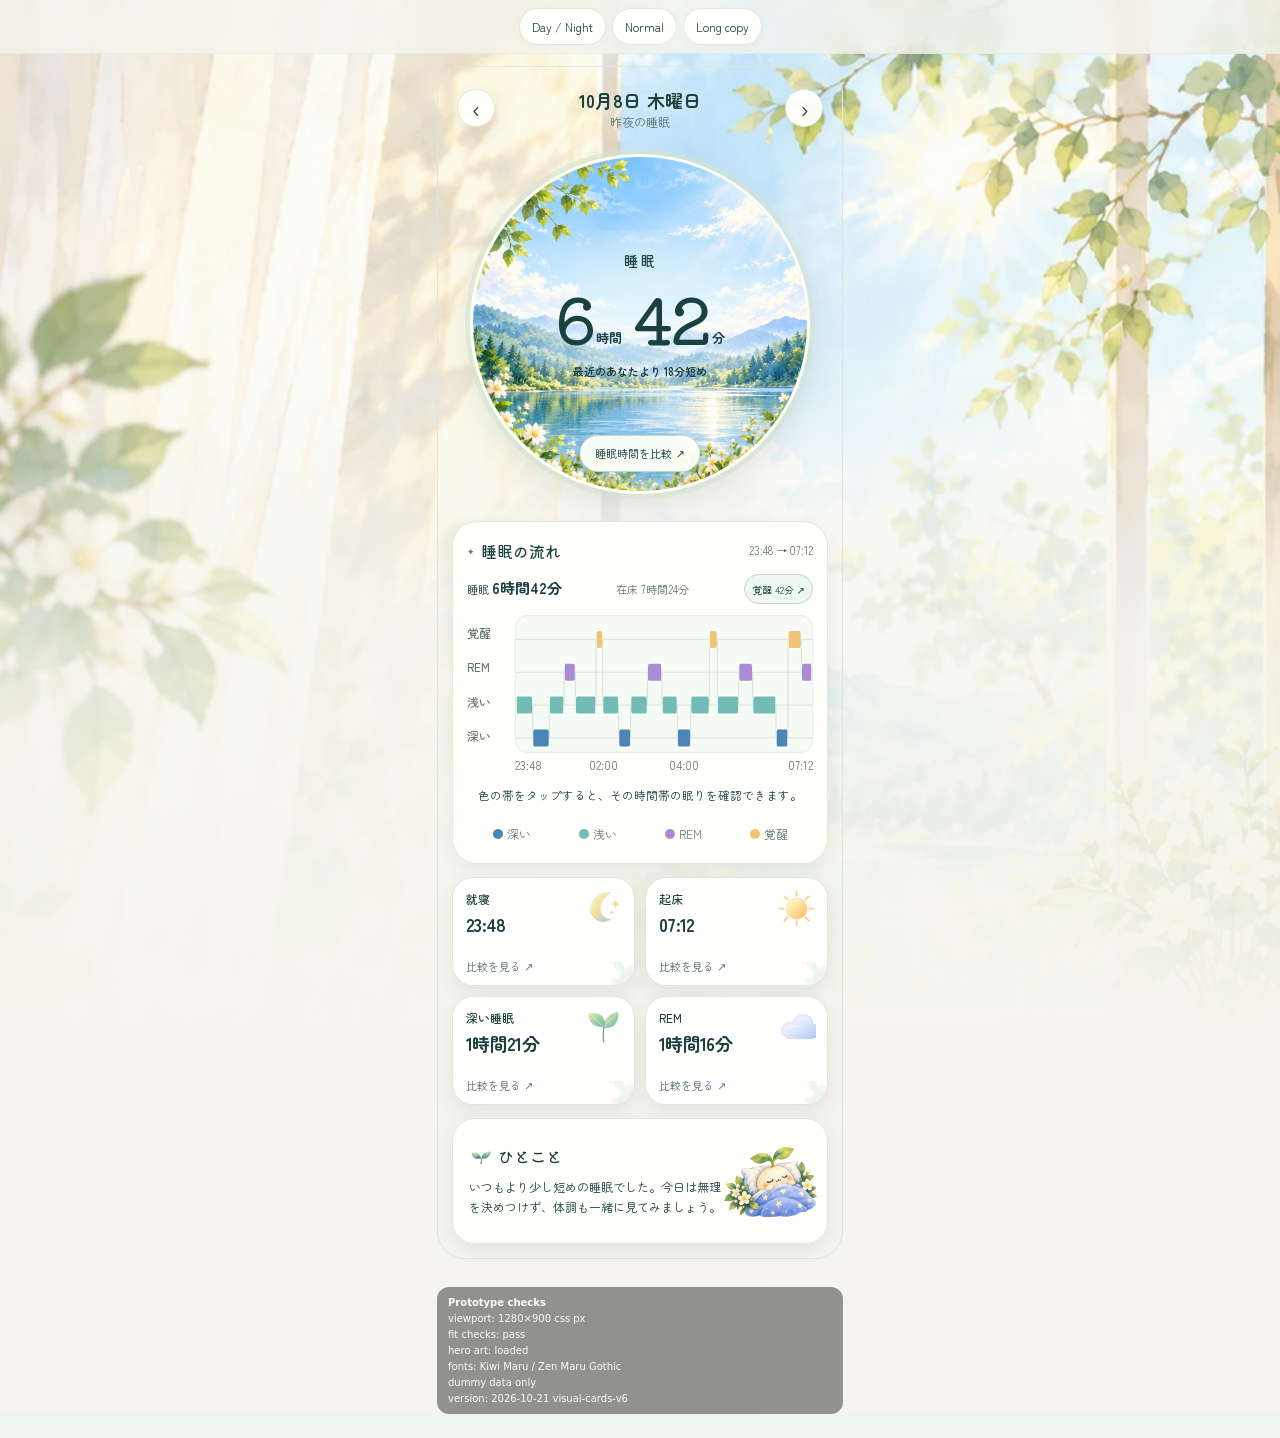
==== commit a3b33441: "prototype: Sleep v6指標カードを小さな水彩アイコンと数値主役の構成へ" ====
--- a/sleep/index.html
+++ b/sleep/index.html
@@ -12,6 +12,7 @@
   <link rel="stylesheet" href="./visual-asset-v3.css?v=20261021-art3" />
   <link rel="stylesheet" href="./visual-polish-v4.css?v=20261021-polish4" />
   <link rel="stylesheet" href="./visual-icons-v5.css?v=20261021-icons5" />
+  <link rel="stylesheet" href="./visual-cards-v6.css?v=20261021-cards6" />
 </head>
 <body class="sleep-page">
   <div class="sleep-page-scene" aria-hidden="true"></div>
@@ -110,7 +111,7 @@
     <span id="art-readout">hero art: checking…</span>
     <span>fonts: Kiwi Maru / Zen Maru Gothic</span>
     <span>dummy data only</span>
-    <span id="prototype-version">version: 2026-10-21 transparent-icons-v5</span>
+    <span id="prototype-version">version: 2026-10-21 visual-cards-v6</span>
   </aside>
 
   <script src="../shared/prototype.js?v=20261020-calm2"></script>
--- a/sleep/visual-cards-v6.css
+++ b/sleep/visual-cards-v6.css
@@ -0,0 +1,79 @@
+/* Sleep v6 — compact watercolor icon cards. Noncanonical visual prototype.
+ * Do not modify the hero illustration, chart semantics or sheet interactions. */
+.sleep-page .metrics-grid { gap: 10px; }
+.sleep-page .metrics-grid .metric-card {
+  display: flex;
+  flex-direction: column;
+  align-items: stretch;
+  min-width: 0;
+  min-height: 109px;
+  padding: 13px 12px 11px 13px;
+  gap: 4px;
+  text-align: left;
+  background: rgba(255,255,253,.975);
+}
+html[data-theme="night"] .sleep-page .metrics-grid .metric-card {
+  background: rgba(22,45,73,.975);
+}
+.sleep-page .metrics-grid .metric-card::before { content: none; }
+.sleep-page .metrics-grid .metric-card::after { opacity: .19; }
+html[data-theme="night"] .sleep-page .metrics-grid .metric-card::after { opacity: .11; }
+.sleep-page .metrics-grid .metric-card > span:not(.metric-illustration):not(.metric-hint) {
+  font-size: 12px;
+  font-weight: 500;
+  max-width: calc(100% - 40px);
+  color: var(--ink);
+}
+.sleep-page .metrics-grid .metric-card strong {
+  margin: 2px 0 0;
+  font-size: clamp(15px,4.1vw,18px);
+  font-weight: 700;
+  line-height: 1.25;
+  white-space: nowrap;
+  letter-spacing: -.035em;
+  font-variant-numeric: tabular-nums;
+}
+.sleep-page .metrics-grid .metric-card .metric-hint {
+  margin-top: auto;
+  padding-top: 6px;
+  font-size: 11px;
+  color: var(--muted);
+}
+.sleep-page .metrics-grid .metric-card .metric-illustration {
+  position: absolute;
+  left: auto;
+  right: 11px;
+  top: 11px;
+  transform: none;
+  width: 39px;
+  height: 39px;
+  max-width: 39px;
+  border: 0;
+  border-radius: 0;
+  background-color: transparent;
+  box-shadow: none;
+  filter: none;
+  background-size: contain;
+  background-position: center;
+  background-repeat: no-repeat;
+  pointer-events: none;
+}
+.sleep-page .metrics-grid .metric-card:nth-child(1) .metric-illustration { background-image: url('../assets/sleep-icon-bedtime-v6.svg'); }
+.sleep-page .metrics-grid .metric-card:nth-child(2) .metric-illustration { background-image: url('../assets/sleep-icon-wakeup-v6.svg'); }
+.sleep-page .metrics-grid .metric-card:nth-child(3) .metric-illustration { background-image: url('../assets/sleep-icon-deep-v6.svg'); }
+.sleep-page .metrics-grid .metric-card:nth-child(4) .metric-illustration { background-image: url('../assets/sleep-icon-rem-v6.svg'); }
+html[data-theme="night"] .sleep-page .metrics-grid .metric-card .metric-illustration {
+  filter: brightness(1.04) saturate(.88);
+}
+@media(max-width:380px) {
+  .sleep-page .metrics-grid .metric-card { min-height: 103px; padding: 11px 8px 10px 10px; }
+  .sleep-page .metrics-grid .metric-card .metric-illustration { width: 34px; height: 34px; max-width: 34px; right: 7px; top: 10px; }
+  .sleep-page .metrics-grid .metric-card > span:not(.metric-illustration):not(.metric-hint) { font-size: 11px; }
+  .sleep-page .metrics-grid .metric-card strong { font-size: clamp(13px,4.1vw,15.5px); }
+  .sleep-page .metrics-grid .metric-card .metric-hint { font-size: 10px; }
+}
+@media(max-width:350px) {
+  .sleep-page .metrics-grid .metric-card strong { font-size: 13px; }
+  .sleep-page .metrics-grid .metric-card .metric-illustration { width: 30px; height: 30px; max-width: 30px; right: 6px; }
+  .sleep-page .metrics-grid .metric-card .metric-hint { font-size: 9px; }
+}
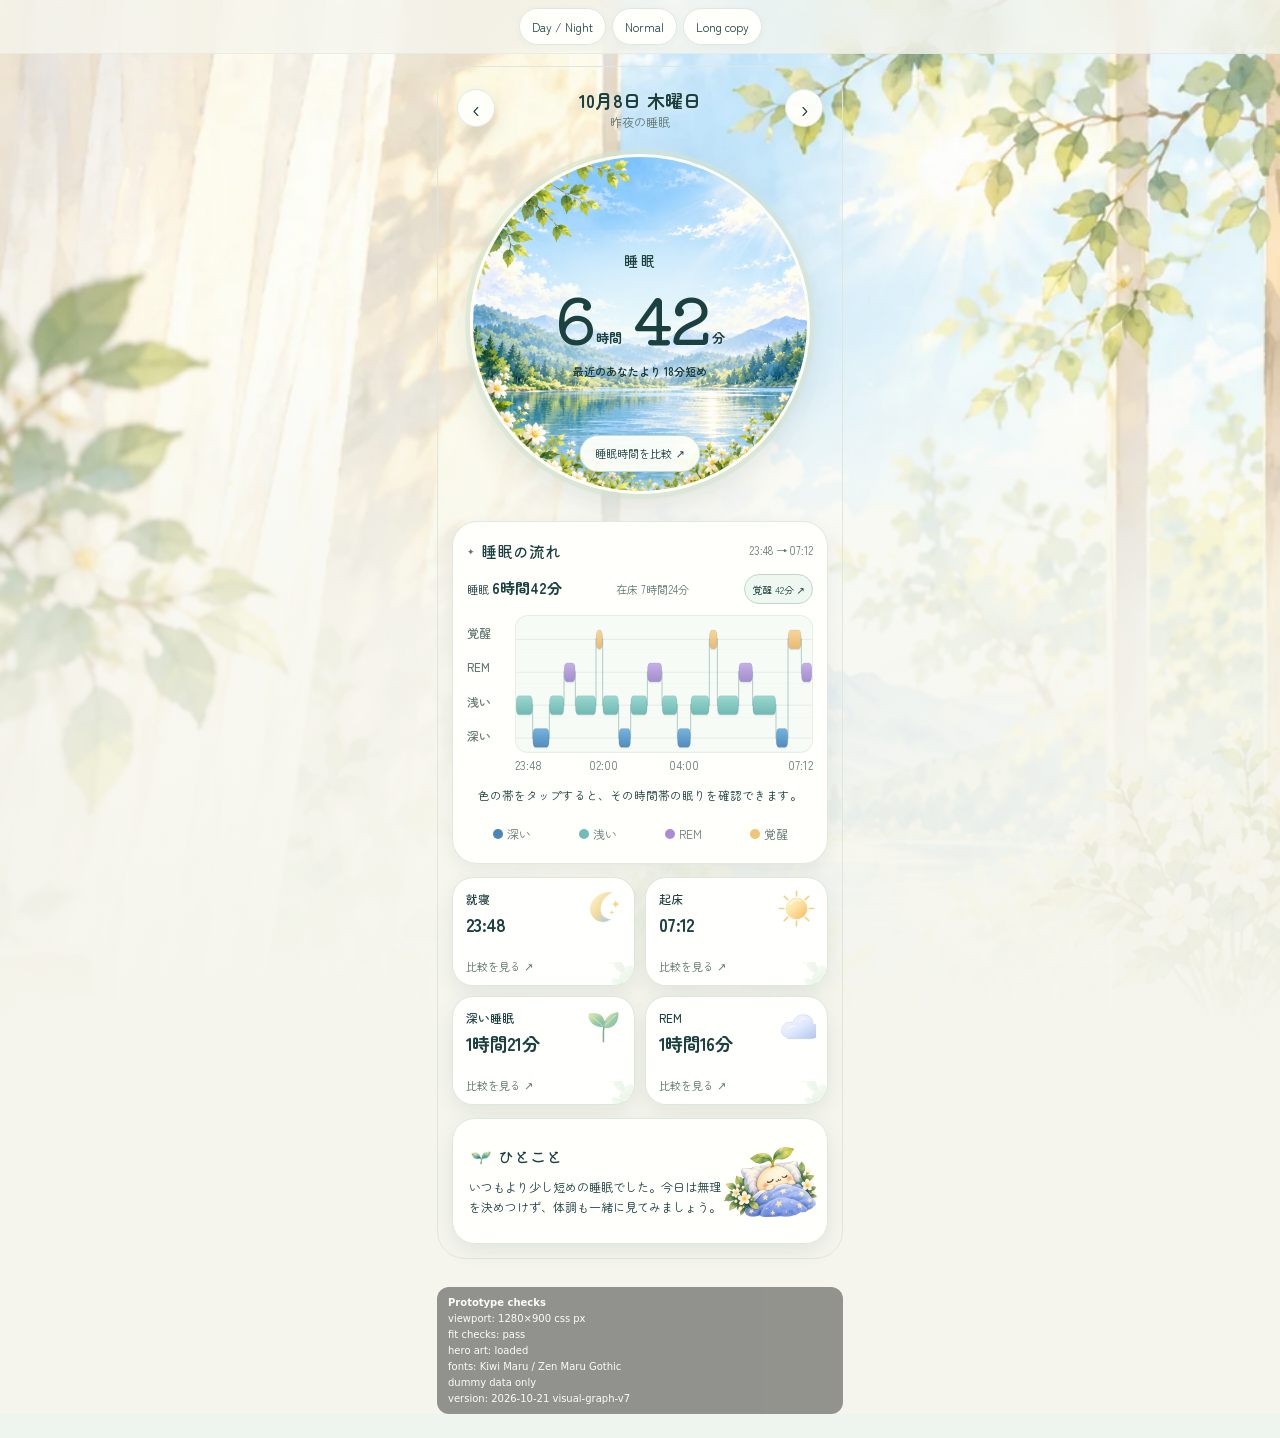
==== commit 7bb05bb5: "prototype: Sleep v7やわらかブロックのグラデーショングラフを追加" ====
--- a/sleep/index.html
+++ b/sleep/index.html
@@ -13,6 +13,7 @@
   <link rel="stylesheet" href="./visual-polish-v4.css?v=20261021-polish4" />
   <link rel="stylesheet" href="./visual-icons-v5.css?v=20261021-icons5" />
   <link rel="stylesheet" href="./visual-cards-v6.css?v=20261021-cards6" />
+  <link rel="stylesheet" href="./visual-graph-v7.css?v=20261021-graph7" />
 </head>
 <body class="sleep-page">
   <div class="sleep-page-scene" aria-hidden="true"></div>
@@ -111,9 +112,10 @@
     <span id="art-readout">hero art: checking…</span>
     <span>fonts: Kiwi Maru / Zen Maru Gothic</span>
     <span>dummy data only</span>
-    <span id="prototype-version">version: 2026-10-21 visual-cards-v6</span>
+    <span id="prototype-version">version: 2026-10-21 visual-graph-v7</span>
   </aside>
 
   <script src="../shared/prototype.js?v=20261020-calm2"></script>
+  <script src="./visual-graph-v7.js?v=20261021-graph7"></script>
 </body>
 </html>
--- a/sleep/visual-graph-v7.css
+++ b/sleep/visual-graph-v7.css
@@ -0,0 +1,39 @@
+/* Sleep v7: gentle block gradient, explicit discrete transitions. No interpolated sleep states. */
+.sleep-page .sleep-graph .stage-segment {
+  stroke: rgba(32, 77, 82, .13);
+  stroke-width: .85;
+  filter: drop-shadow(0 1px .5px rgba(38, 84, 93, .11));
+}
+html[data-theme="night"] .sleep-page .sleep-graph .stage-segment {
+  stroke: rgba(203, 230, 245, .22);
+  filter: drop-shadow(0 1px .5px rgba(6, 16, 32, .20));
+}
+.sleep-page .sleep-graph .stage-transition {
+  stroke: color-mix(in srgb, var(--light) 62%, var(--muted));
+  stroke-width: 2;
+  stroke-linecap: round;
+  opacity: .53;
+}
+html[data-theme="night"] .sleep-page .sleep-graph .stage-transition {opacity: .65;}
+.sleep-page .sleep-graph .stage-grid { opacity: .62; }
+.sleep-page .sleep-graph .stage-deep { fill: url('#sleep-v7-gradient-deep'); }
+.sleep-page .sleep-graph .stage-light { fill: url('#sleep-v7-gradient-light'); }
+.sleep-page .sleep-graph .stage-rem { fill: url('#sleep-v7-gradient-rem'); }
+.sleep-page .sleep-graph .stage-awake { fill: url('#sleep-v7-gradient-awake'); }
+/* Per-stage mild vertical modulation: avoids muddy, overlapping color fields. */
+.sleep-page .sleep-v7-deep-top { stop-color: #76b3df; }
+.sleep-page .sleep-v7-deep-bottom { stop-color: #518cbd; }
+.sleep-page .sleep-v7-light-top { stop-color: #9bd7cf; }
+.sleep-page .sleep-v7-light-bottom { stop-color: #6fbab3; }
+.sleep-page .sleep-v7-rem-top { stop-color: #c5b0e8; }
+.sleep-page .sleep-v7-rem-bottom { stop-color: #a48dcc; }
+.sleep-page .sleep-v7-awake-top { stop-color: #f6d69b; }
+.sleep-page .sleep-v7-awake-bottom { stop-color: #e8b973; }
+html[data-theme="night"] .sleep-page .sleep-v7-deep-top { stop-color: #88bff0; }
+html[data-theme="night"] .sleep-page .sleep-v7-deep-bottom { stop-color: #5c9bd6; }
+html[data-theme="night"] .sleep-page .sleep-v7-light-top { stop-color: #a5dfd8; }
+html[data-theme="night"] .sleep-page .sleep-v7-light-bottom { stop-color: #79c5c1; }
+html[data-theme="night"] .sleep-page .sleep-v7-rem-top { stop-color: #d0b9f2; }
+html[data-theme="night"] .sleep-page .sleep-v7-rem-bottom { stop-color: #a98fdb; }
+html[data-theme="night"] .sleep-page .sleep-v7-awake-top { stop-color: #ffe0a4; }
+html[data-theme="night"] .sleep-page .sleep-v7-awake-bottom { stop-color: #edc07e; }
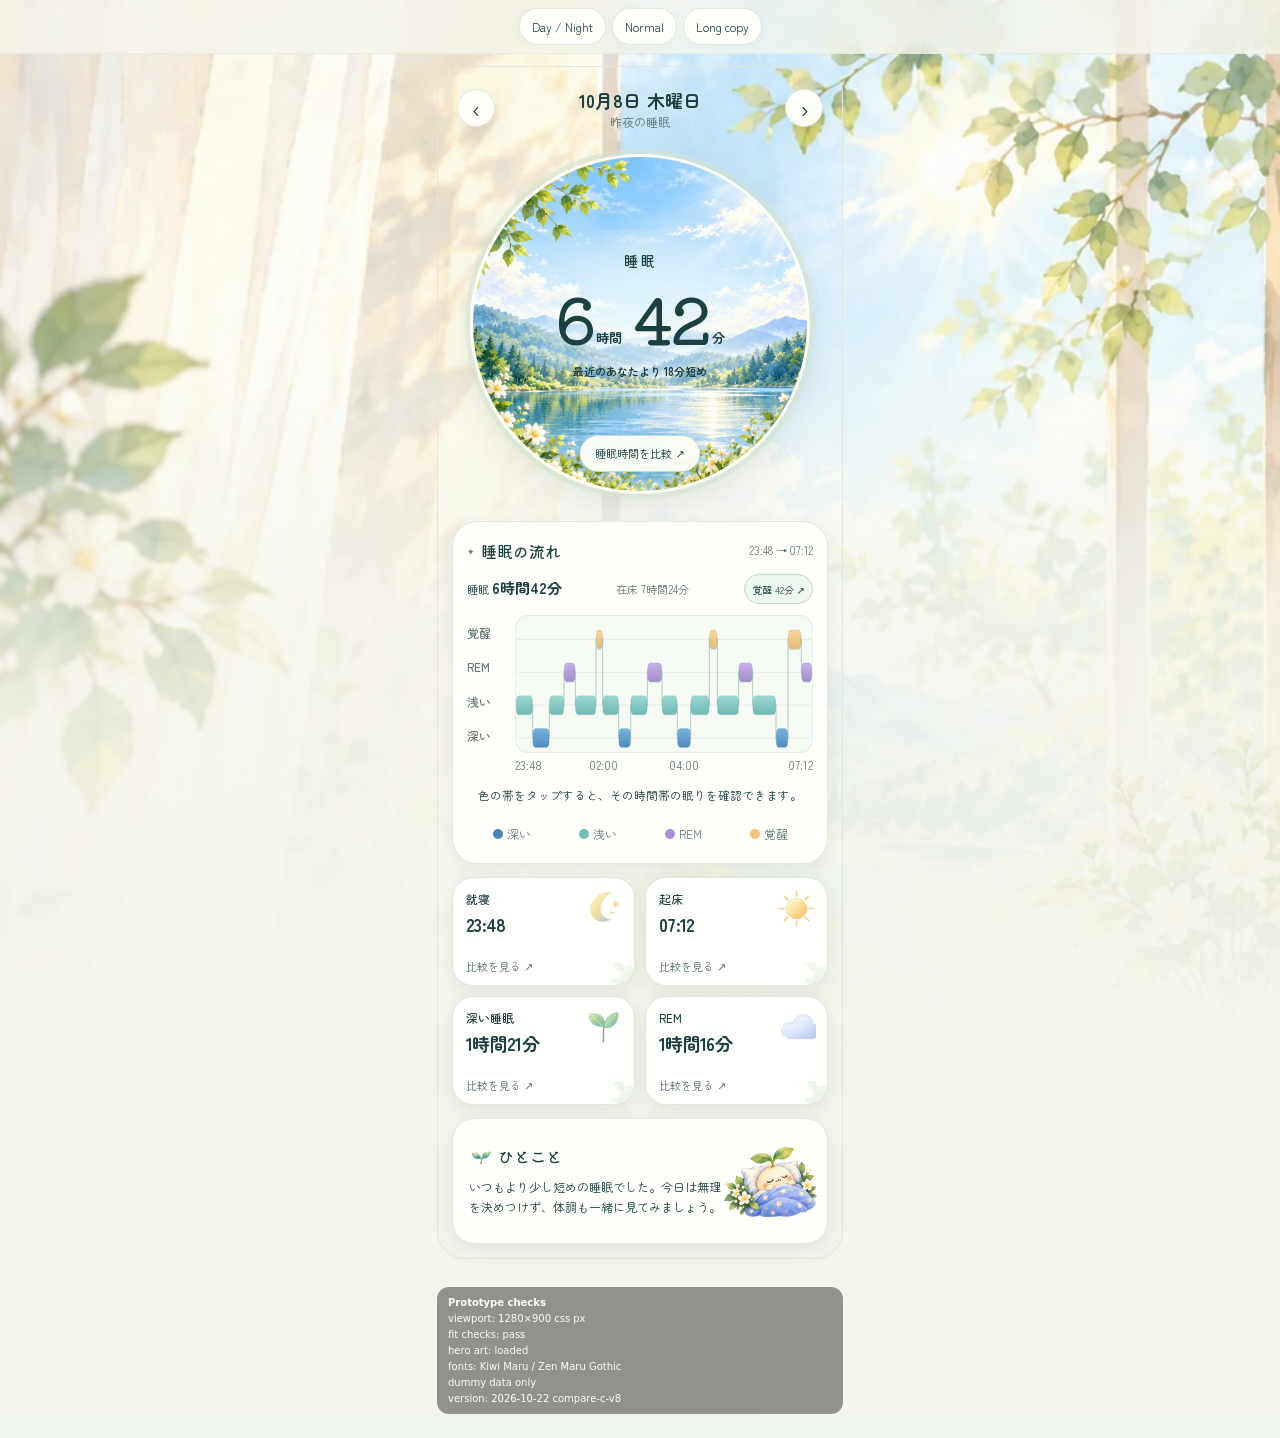
==== commit 637da403: "prototype: Sleep比較シートをやさしいC案へ調整（v8）" ====
--- a/sleep/index.html
+++ b/sleep/index.html
@@ -14,6 +14,7 @@
   <link rel="stylesheet" href="./visual-icons-v5.css?v=20261021-icons5" />
   <link rel="stylesheet" href="./visual-cards-v6.css?v=20261021-cards6" />
   <link rel="stylesheet" href="./visual-graph-v7.css?v=20261021-graph7" />
+  <link rel="stylesheet" href="./visual-compare-v8.css?v=20261022-compare8" />
 </head>
 <body class="sleep-page">
   <div class="sleep-page-scene" aria-hidden="true"></div>
@@ -92,17 +93,33 @@
     </button>
     <div class="sheet-heading">
       <span class="sheet-eyebrow">いつもの自分と比べる</span>
-      <span class="sheet-dismiss-hint">下にスワイプで閉じる</span>
+      <span class="sheet-dismiss-hint">下へスワイプで閉じる</span>
     </div>
     <h2 id="compare-title">睡眠時間</h2>
-    <div class="sheet-current"><div><span>今回</span><strong id="compare-current">6時間42分</strong></div><span id="compare-status" class="sheet-status">いつもの範囲内</span></div>
-    <div class="sheet-stats">
-      <div><span>最近30日平均（デモ）</span><strong id="compare-average">7時間00分</strong></div>
-      <div><span>いつもの範囲（デモ）</span><strong id="compare-range">6時間30分〜7時間30分</strong></div>
+    <div class="sheet-current">
+      <div><span>今回の睡眠</span><strong id="compare-current">6時間42分</strong></div>
+      <span id="compare-status" class="sheet-status">いつもの範囲内</span>
     </div>
-    <div class="sheet-scale" aria-hidden="true"><span class="sheet-range-band"></span><span id="compare-marker" class="sheet-marker"></span></div>
-    <p class="sheet-summary" id="compare-summary">最近30日平均より18分短いですが、いつもの範囲内です。</p>
-    <p class="sheet-disclaimer">この比較はデザイン確認用の仮データです。医学的な正常・異常の判定ではありません。</p>
+    <div class="sheet-v8-plot">
+      <div class="sheet-v8-plot-title">いつもの範囲と今回の位置</div>
+      <div id="compare-plot" class="sheet-v8-plot-area" role="img" aria-label="今回の位置と最近30日の平均、いつもの範囲を比較">
+        <div class="sheet-v8-range-track" aria-hidden="true"></div>
+        <div class="sheet-v8-range-band" aria-hidden="true"></div>
+        <div id="compare-average-marker" class="sheet-v8-average-marker" aria-hidden="true"></div>
+        <div id="compare-marker" class="sheet-v8-current-marker" aria-hidden="true"><span>今回</span></div>
+      </div>
+      <div class="sheet-v8-axis" aria-hidden="true">
+        <div><span id="compare-min-short">6:30</span><small>下限</small></div>
+        <div><span id="compare-avg-short">7:00</span><small>30日平均</small></div>
+        <div><span id="compare-max-short">7:30</span><small>上限</small></div>
+      </div>
+    </div>
+    <div class="sheet-stats sheet-v8-stats">
+      <div><span>最近30日平均</span><strong id="compare-average">7時間00分</strong></div>
+      <div><span>いつもの範囲</span><strong id="compare-range">6時間30分〜7時間30分</strong></div>
+    </div>
+    <p class="sheet-summary" id="compare-summary">30日平均より18分短めです。</p>
+    <p class="sheet-disclaimer">※ デモデータによる比較です。健康状態を判定するものではありません。</p>
   </section>
 
   <aside class="debug-panel">
@@ -112,7 +129,7 @@
     <span id="art-readout">hero art: checking…</span>
     <span>fonts: Kiwi Maru / Zen Maru Gothic</span>
     <span>dummy data only</span>
-    <span id="prototype-version">version: 2026-10-21 visual-graph-v7</span>
+    <span id="prototype-version">version: 2026-10-22 compare-c-v8</span>
   </aside>
 
   <script src="../shared/prototype.js?v=20261020-calm2"></script>
--- a/sleep/visual-compare-v8.css
+++ b/sleep/visual-compare-v8.css
@@ -0,0 +1,108 @@
+/* Sleep comparison-sheet v8 · C option refined / noncanonical dummy-data prototype.
+   Light reference band; NOT an observed density or editable range slider. */
+.sleep-page .comparison-sheet {
+  width:min(100%,430px);
+  padding: 16px 18px max(22px, env(safe-area-inset-bottom));
+  border-radius:30px 30px 0 0;
+  background:linear-gradient(165deg,#fbfaf2 0%,#f6f8f1 70%,#f2f6f0 100%);
+  color:#254947;
+}
+html[data-theme="night"] .sleep-page .comparison-sheet {
+  background:linear-gradient(165deg,#1c354d 0%,#142b45 85%,#122940 100%);
+  color:#eaf2f4;
+  border-color:#476176;
+}
+.sleep-page .comparison-sheet .sheet-drag-handle{ margin-bottom:7px; }
+.sleep-page .comparison-sheet .sheet-heading {margin-bottom:9px; opacity:.85;}
+.sleep-page .comparison-sheet .sheet-eyebrow {font-size:10px;letter-spacing:.01em;}
+.sleep-page .comparison-sheet .sheet-dismiss-hint {font-size:10px;}
+.sleep-page .comparison-sheet h2 {
+  margin:0 0 12px;
+  font-family:"Kiwi Maru","Zen Maru Gothic",sans-serif;
+  font-size:20px;
+  font-weight:500;
+  letter-spacing:.005em;
+}
+.sleep-page .comparison-sheet .sheet-current{ margin-bottom:12px; align-items:end; gap:5px;}
+.sleep-page .comparison-sheet .sheet-current>div>span{font-size:11px; color:var(--muted);}
+.sleep-page .comparison-sheet .sheet-current strong {
+  font-family:"Kiwi Maru", "Zen Maru Gothic", sans-serif;
+  font-size:clamp(25px,7vw,30px);font-weight:500;letter-spacing:-.04em;line-height:1.32;
+}
+.sleep-page .comparison-sheet .sheet-status{
+  background:#eaf4ee;border:1px solid #dcebe0;color:#477e72;
+  padding:6px 9px;font-size:10px;font-weight:500;margin-bottom:4px;
+}
+.sleep-page .comparison-sheet .sheet-status.is-outside{
+  background:#f7f1e7;border-color:#ebdfca;color:#8b7451;
+}
+html[data-theme="night"] .sleep-page .comparison-sheet .sheet-status{
+  background:#2b4959;border-color:#3a6570;color:#c2e5de;
+}
+html[data-theme="night"] .sleep-page .comparison-sheet .sheet-status.is-outside{
+  background:#4a4045;border-color:#68565c;color:#f1d6bc;
+}
+.sleep-page .sheet-v8-plot{padding:4px 2px 11px;margin-bottom:9px;}
+.sleep-page .sheet-v8-plot-title{font-size:11px;color:var(--muted);margin:0 0 5px;letter-spacing:.01em;}
+.sleep-page .sheet-v8-plot-area{height:65px;position:relative;isolation:isolate;}
+.sleep-page .sheet-v8-range-track{
+  position:absolute;bottom:13px;left:5%;width:90%;height:4px;border-radius:999px;
+  background:#d8e8e5;
+}
+.sleep-page .sheet-v8-range-band{
+  position:absolute;left:20%;width:60%;bottom:11px;height:23px;border-radius:65% 65% 5px 5px / 95% 95% 5px 5px;
+  background:linear-gradient(180deg,rgba(154,207,210,.19),rgba(141,202,201,.40));
+  border-bottom:4px solid rgba(114,188,182,.46);
+  pointer-events:none;
+}
+.sleep-page .sheet-v8-average-marker{
+  position:absolute;bottom:10px;width:1px;height:31px;
+  border-left:1px dashed rgba(107,152,157,.65);transform:translateX(-50%);
+}
+.sleep-page .sheet-v8-current-marker{
+  position:absolute;bottom:9px;width:13px;height:13px;border-radius:50%;
+  transform:translateX(-50%);
+  background:#6ba9a7;border:3px solid #f7fbf8;
+  box-shadow:0 0 0 1px #81b8b3;
+}
+.sleep-page .sheet-v8-current-marker span{
+  position:absolute;white-space:nowrap;bottom:16px;left:50%;transform:translateX(-50%);
+  font-family:"Zen Maru Gothic",sans-serif;font-size:10px;font-weight:500;
+  color:#4c8985;background:rgba(247,251,248,.9);padding:2px 6px;border-radius:10px;
+}
+.sleep-page .sheet-v8-axis {display:grid;grid-template-columns:1fr 1fr 1fr;gap:1px;margin:0 2px;}
+.sleep-page .sheet-v8-axis>div{display:grid;gap:2px;text-align:center;font-variant-numeric:tabular-nums;}
+.sleep-page .sheet-v8-axis>div:first-child{text-align:left;}
+.sleep-page .sheet-v8-axis>div:last-child{text-align:right;}
+.sleep-page .sheet-v8-axis span{font-size:11px;font-weight:500;}
+.sleep-page .sheet-v8-axis small{font-size:9px;color:var(--muted);}
+.sleep-page .comparison-sheet .sheet-v8-stats{
+  display:grid;grid-template-columns:1fr 1fr;gap:8px;margin:0 0 10px;
+}
+.sleep-page .comparison-sheet .sheet-v8-stats>div{
+  padding:10px 10px 9px;gap:5px;
+  background:rgba(255,255,255,.51);border-color:rgba(149,178,166,.26);
+}
+.sleep-page .comparison-sheet .sheet-v8-stats span{font-size:10px;color:var(--muted);}
+.sleep-page .comparison-sheet .sheet-v8-stats strong{font-size:12px;font-weight:500;}
+.sleep-page .comparison-sheet .sheet-summary{
+  font-size:12.5px;line-height:1.55;font-weight:500;
+  margin:8px 0 7px;
+}
+.sleep-page .comparison-sheet .sheet-disclaimer{font-size:9px;line-height:1.45;color:var(--muted);opacity:.84;}
+html[data-theme="night"] .sleep-page .sheet-v8-range-track{background:#3e6672;}
+html[data-theme="night"] .sleep-page .sheet-v8-range-band{
+  background:linear-gradient(180deg,rgba(146,185,210,.12),rgba(136,186,199,.32));
+  border-bottom-color:rgba(149,204,210,.58);
+}
+html[data-theme="night"] .sleep-page .sheet-v8-average-marker{border-left-color:#8ca7b4;}
+html[data-theme="night"] .sleep-page .sheet-v8-current-marker{background:#8ed0ce;border-color:#20384c;box-shadow:0 0 0 1px #a6d9d8;}
+html[data-theme="night"] .sleep-page .sheet-v8-current-marker span{background:#234354;color:#b9e4df;}
+html[data-theme="night"] .sleep-page .sheet-v8-stats>div{background:rgba(40,68,86,.59);border-color:rgba(140,178,197,.23);}
+@media(max-width:350px){
+ .sleep-page .comparison-sheet {padding-left:12px;padding-right:12px;}
+ .sleep-page .comparison-sheet .sheet-current strong{font-size:24px;}
+ .sleep-page .comparison-sheet .sheet-status{font-size:9px;padding:5px 7px;}
+ .sleep-page .comparison-sheet .sheet-v8-stats>div{padding:8px 7px;}
+ .sleep-page .comparison-sheet .sheet-v8-stats strong{font-size:10px;}
+}
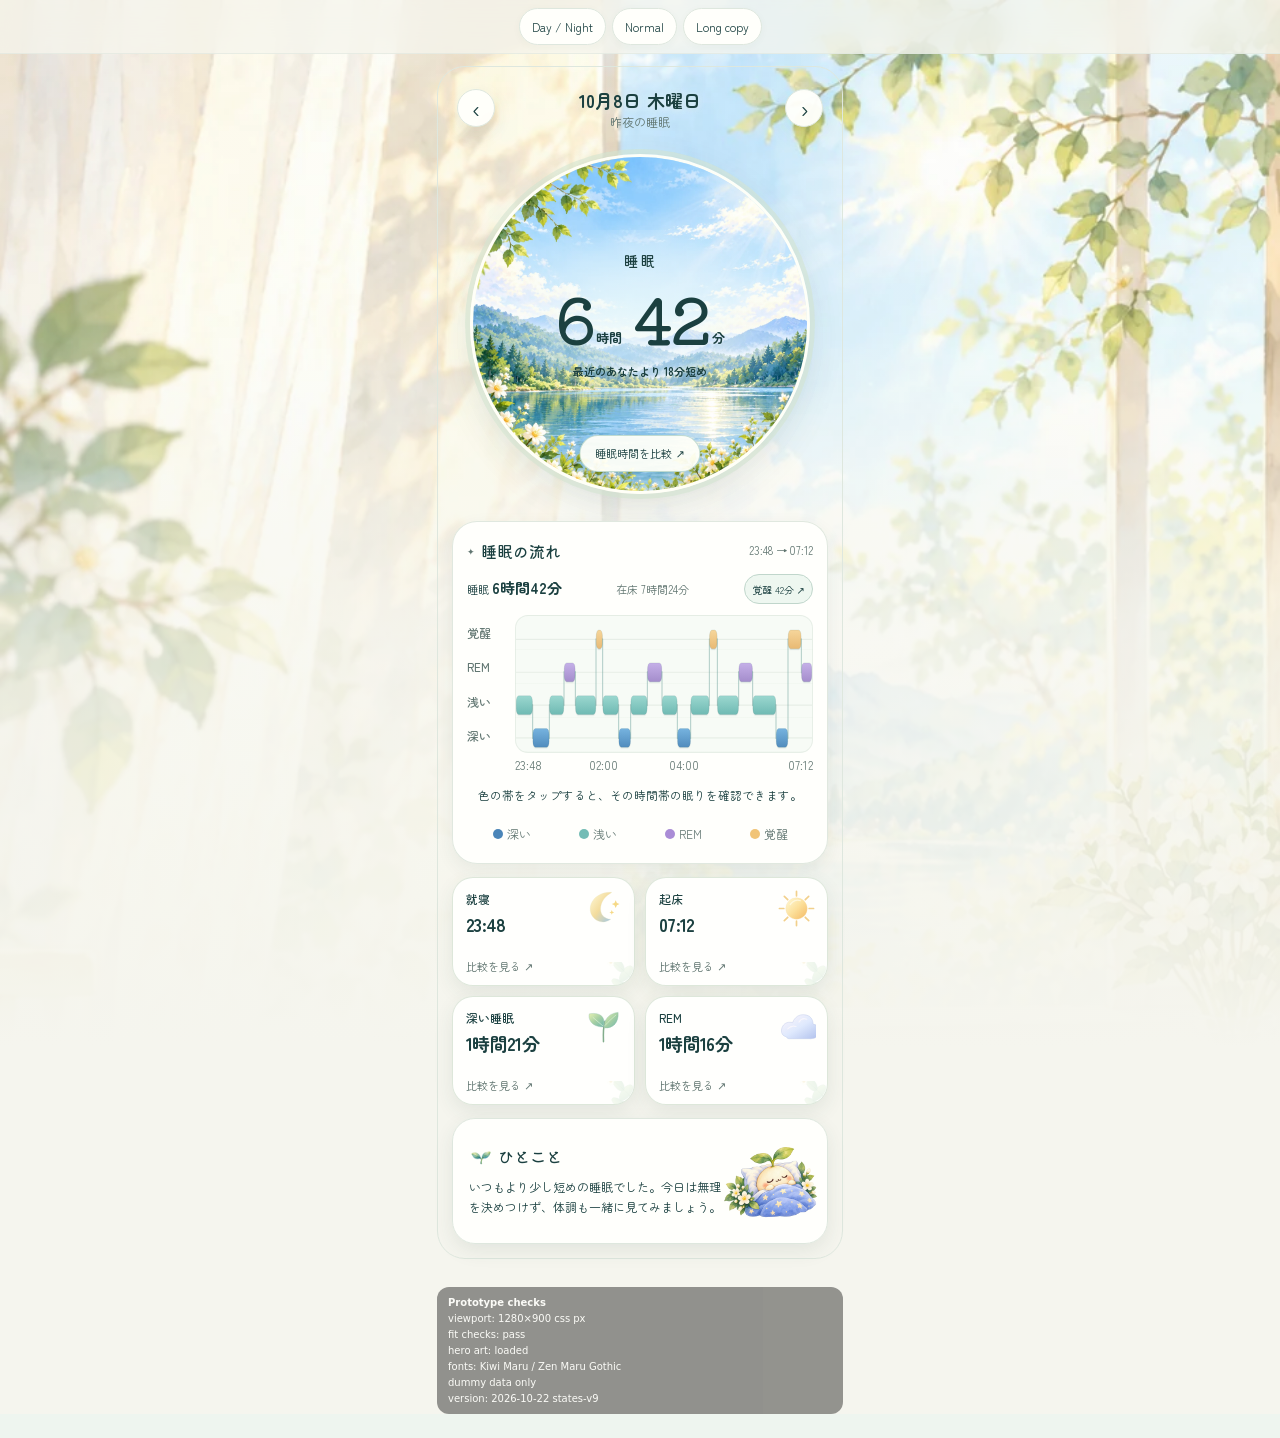
==== commit 0620f4f7: "prototype: Sleep v9例外状態を穏やかなデザインで整理" ====
--- a/sleep/index.html
+++ b/sleep/index.html
@@ -15,6 +15,7 @@
   <link rel="stylesheet" href="./visual-cards-v6.css?v=20261021-cards6" />
   <link rel="stylesheet" href="./visual-graph-v7.css?v=20261021-graph7" />
   <link rel="stylesheet" href="./visual-compare-v8.css?v=20261022-compare8" />
+  <link rel="stylesheet" href="./visual-states-v9.css?v=20261022-states9" />
 </head>
 <body class="sleep-page">
   <div class="sleep-page-scene" aria-hidden="true"></div>
@@ -77,10 +78,20 @@
         <img class="insight-mascot" src="../assets/sleep-note-mascot.webp?v=20261021-art3" alt="" aria-hidden="true">
       </section>
 
-      <section class="state-panel" id="state-panel" hidden>
-        <div class="state-art" aria-hidden="true">☁</div>
-        <strong id="state-title">データなし</strong>
-        <p id="state-message">昨夜の睡眠データは見つかりませんでした。0時間としては扱いません。</p>
+      <section class="state-panel sleep-state-v9" id="state-panel" data-state="missing" aria-live="polite" hidden>
+        <div class="sleep-state-art-wrap" aria-hidden="true">
+          <img id="state-illustration" src="../assets/sleep-icon-deep-v6.svg" alt="">
+          <span class="sleep-state-spark sleep-state-spark-a"></span>
+          <span class="sleep-state-spark sleep-state-spark-b"></span>
+        </div>
+        <span id="state-overline" class="sleep-state-overline">昨夜の睡眠</span>
+        <h2 id="state-title">記録が見つかりません</h2>
+        <p id="state-message" class="sleep-state-description">昨夜の睡眠データは見つかりませんでした。睡眠時間が0時間という意味ではありません。</p>
+        <div id="state-loading-skeleton" class="sleep-state-loading" aria-hidden="true" hidden>
+          <span></span><span></span><span></span>
+        </div>
+        <p id="state-note" class="sleep-state-note">記録があとから反映される場合もあります。</p>
+        <button type="button" class="sleep-state-retry" data-action="retry-sleep" hidden>もう一度試す</button>
       </section>
     </section>
   </main>
@@ -129,7 +140,7 @@
     <span id="art-readout">hero art: checking…</span>
     <span>fonts: Kiwi Maru / Zen Maru Gothic</span>
     <span>dummy data only</span>
-    <span id="prototype-version">version: 2026-10-22 compare-c-v8</span>
+    <span id="prototype-version">version: 2026-10-22 states-v9</span>
   </aside>
 
   <script src="../shared/prototype.js?v=20261020-calm2"></script>
--- a/sleep/visual-states-v9.css
+++ b/sleep/visual-states-v9.css
@@ -0,0 +1,124 @@
+/* Sleep v9 — calm and honest data-state cards (noncanonical, demo only).
+ * The date remains visible; missing is never represented as zero hours.
+ * The existing Day/Night window scenery and all v8 Normal UI are unchanged.
+ */
+.sleep-page .state-panel.sleep-state-v9 {
+  display:flex;
+  flex-direction:column;
+  align-items:center;
+  text-align:center;
+  width:100%;
+  margin:24px auto 38px;
+  padding:34px 22px 30px;
+  min-height:390px;
+  border-radius:28px;
+  border:1px solid rgba(211,226,212,.88);
+  background:linear-gradient(160deg,rgba(255,255,251,.98),rgba(249,251,244,.965));
+  box-shadow:0 9px 30px rgba(63,91,81,.10);
+}
+.sleep-page .state-panel.sleep-state-v9[hidden],
+.sleep-page .state-panel .sleep-state-loading[hidden],
+.sleep-page .state-panel .sleep-state-retry[hidden] {display:none!important;}
+html[data-theme='night'] .sleep-page .state-panel.sleep-state-v9 {
+  background:linear-gradient(155deg,rgba(29,54,77,.985),rgba(20,40,67,.985));
+  border-color:rgba(103,143,166,.48);
+  box-shadow:0 9px 30px rgba(2,11,26,.24);
+}
+.sleep-page .sleep-state-art-wrap {
+  position:relative;
+  width:112px;height:110px;
+  margin:0 auto 18px;
+  display:grid;place-items:center;
+  border-radius:50%;
+  background:radial-gradient(circle,rgba(218,239,228,.48) 0%,rgba(233,242,231,.19) 58%,transparent 77%);
+}
+html[data-theme='night'] .sleep-page .sleep-state-art-wrap {
+  background:radial-gradient(circle,rgba(91,136,167,.27),rgba(63,101,132,.13) 60%,transparent 79%);
+}
+.sleep-page .sleep-state-art-wrap img {
+  width:70px;height:70px;object-fit:contain;display:block;
+  filter:drop-shadow(0 2px 3px rgba(56,83,82,.10));
+}
+html[data-theme='night'] .sleep-page .sleep-state-art-wrap img {filter:brightness(1.06) drop-shadow(0 2px 5px rgba(2,12,31,.20));}
+.sleep-page .sleep-state-spark {
+  position:absolute;width:5px;height:5px;border-radius:50%;background:#a9c7ae;opacity:.55;
+}
+.sleep-page .sleep-state-spark-a {top:24px;right:8px;}
+.sleep-page .sleep-state-spark-b {bottom:18px;left:12px;width:3px;height:3px;}
+.sleep-page .state-panel .sleep-state-overline {
+  font:400 11px/1.4 "Zen Maru Gothic",sans-serif;
+  color:var(--muted);
+  letter-spacing:.07em;
+  margin:0 0 9px;
+}
+.sleep-page .state-panel h2 {
+  color:var(--ink);
+  font-family:"Kiwi Maru","Zen Maru Gothic",sans-serif;
+  font-size:clamp(17px,4.9vw,21px);
+  line-height:1.5;
+  font-weight:500;
+  margin:0 0 12px;
+  letter-spacing:.005em;
+}
+.sleep-page .state-panel .sleep-state-description {
+  font:400 13px/1.85 "Zen Maru Gothic",sans-serif;
+  color:var(--muted);
+  max-width:27em;
+  margin:0 auto;
+}
+.sleep-page .state-panel .sleep-state-note {
+  font:400 11px/1.7 "Zen Maru Gothic",sans-serif;
+  color:var(--muted);
+  max-width:29em;
+  margin:21px 0 0;
+  padding:10px 13px;
+  border-radius:14px;
+  background:rgba(212,231,222,.23);
+}
+html[data-theme='night'] .sleep-page .state-panel .sleep-state-note {background:rgba(120,161,177,.11);}
+.sleep-page .state-panel .sleep-state-retry {
+  margin:19px 0 0;
+  min-height:42px;
+  padding:10px 23px;
+  color:#315a56;
+  background:#ebf5ef;
+  border:1px solid #cfe5d8;
+  border-radius:24px;
+  font:500 12px/1.4 "Zen Maru Gothic",sans-serif;
+  cursor:pointer;
+}
+html[data-theme='night'] .sleep-page .state-panel .sleep-state-retry {
+  background:#2c5362;border-color:#497984;color:#e6f4f3;
+}
+.sleep-page .state-panel .sleep-state-retry:focus-visible{
+  outline:2px solid var(--accent);outline-offset:3px;
+}
+.sleep-page .state-panel .sleep-state-loading {
+  width:min(210px,80%);margin:20px auto 1px;
+  display:grid;gap:9px;
+}
+.sleep-page .state-panel .sleep-state-loading span{
+  display:block;height:9px;border-radius:999px;
+  background:linear-gradient(90deg,rgba(170,205,195,.16),rgba(160,211,203,.42),rgba(170,205,195,.16));
+  background-size:200% 100%;
+  animation:sleep-v9-sheen 2.5s ease-in-out infinite;
+}
+.sleep-page .state-panel .sleep-state-loading span:nth-child(2){width:72%;margin:auto;animation-delay:.3s;}
+.sleep-page .state-panel .sleep-state-loading span:nth-child(3){width:48%;margin:auto;animation-delay:.55s;}
+html[data-theme='night'] .sleep-page .state-panel .sleep-state-loading span{
+  background:linear-gradient(90deg,rgba(105,148,176,.15),rgba(135,186,203,.37),rgba(105,148,176,.15));
+  background-size:200% 100%;
+}
+@keyframes sleep-v9-sheen {
+  0%,100% {background-position:100% 0;opacity:.7;}
+  50% {background-position:0 0;opacity:1;}
+}
+@media(max-width:350px) {
+  .sleep-page .state-panel.sleep-state-v9 {padding:26px 13px;min-height:345px;}
+  .sleep-page .sleep-state-art-wrap {width:95px;height:94px;margin-bottom:12px;}
+  .sleep-page .sleep-state-art-wrap img {width:59px;height:59px;}
+  .sleep-page .state-panel .sleep-state-description {font-size:12px;}
+}
+@media(prefers-reduced-motion:reduce) {
+  .sleep-page .state-panel .sleep-state-loading span {animation:none;}
+}
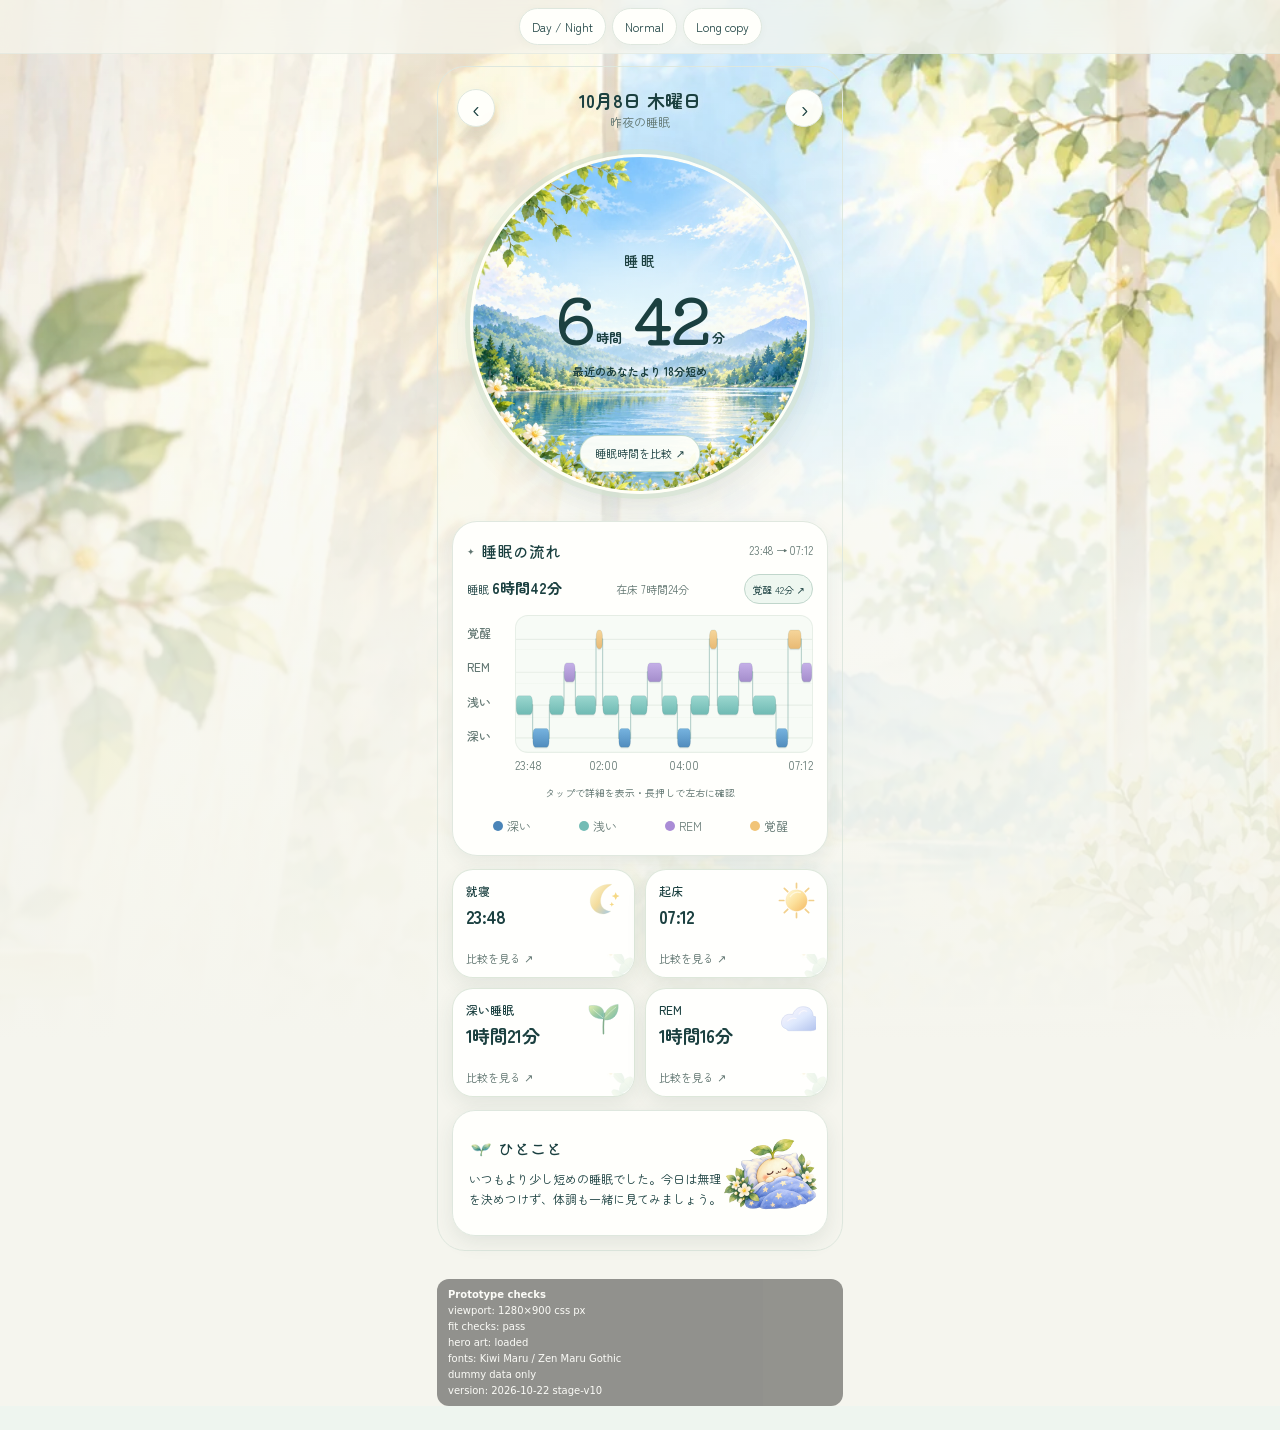
==== commit f197cdbd: "prototype: Sleep v10 Stage固定詳細と長押しscrub、選択輪郭を改善" ====
--- a/sleep/index.html
+++ b/sleep/index.html
@@ -16,6 +16,7 @@
   <link rel="stylesheet" href="./visual-graph-v7.css?v=20261021-graph7" />
   <link rel="stylesheet" href="./visual-compare-v8.css?v=20261022-compare8" />
   <link rel="stylesheet" href="./visual-states-v9.css?v=20261022-states9" />
+  <link rel="stylesheet" href="./visual-stage-v10.css?v=20261022-stage10" />
 </head>
 <body class="sleep-page">
   <div class="sleep-page-scene" aria-hidden="true"></div>
@@ -59,7 +60,18 @@
           <div class="timeline-visual" id="timeline-a" aria-label="各睡眠段階の時間推移"></div>
         </div>
         <div class="time-axis"><span>23:48</span><span>02:00</span><span>04:00</span><span>07:12</span></div>
-        <p class="graph-selection" id="timeline-a-selected" aria-live="polite">色の帯をタップすると、その時間帯の眠りを確認できます。</p>
+        <div class="stage-popover-v10" id="stage-popover-v10" role="group" aria-label="睡眠区間の詳細" hidden>
+          <div class="stage-popover-title-row"><strong id="stage-v10-name">浅い睡眠</strong><span id="stage-v10-duration">31分</span></div>
+          <div class="stage-popover-time" id="stage-v10-times">01:17〜01:48</div>
+          <div class="stage-popover-footer">
+            <span class="stage-popover-mode" id="stage-v10-mode">選択中</span>
+            <div class="stage-popover-nav" id="stage-v10-nav">
+              <button type="button" data-stage-nav="-1" aria-label="前の睡眠区間">‹</button>
+              <button type="button" data-stage-nav="1" aria-label="次の睡眠区間">›</button>
+            </div>
+          </div>
+        </div>
+        <p class="graph-selection" id="timeline-a-selected">タップで詳細を表示・長押しで左右に確認</p>
         <div class="stage-key"><span><i class="key-deep"></i>深い</span><span><i class="key-light"></i>浅い</span><span><i class="key-rem"></i>REM</span><span><i class="key-awake"></i>覚醒</span></div>
       </section>
 
@@ -140,10 +152,11 @@
     <span id="art-readout">hero art: checking…</span>
     <span>fonts: Kiwi Maru / Zen Maru Gothic</span>
     <span>dummy data only</span>
-    <span id="prototype-version">version: 2026-10-22 states-v9</span>
+    <span id="prototype-version">version: 2026-10-22 stage-v10</span>
   </aside>
 
   <script src="../shared/prototype.js?v=20261020-calm2"></script>
   <script src="./visual-graph-v7.js?v=20261021-graph7"></script>
+  <script src="./visual-stage-v10.js?v=20261022-stage10"></script>
 </body>
 </html>
--- a/sleep/visual-states-v9.css
+++ b/sleep/visual-states-v9.css
@@ -121,4 +121,10 @@
 }
 @media(prefers-reduced-motion:reduce) {
   .sleep-page .state-panel .sleep-state-loading span {animation:none;}
-}+}
+/* Explicit author-level visibility because display:grid/flex on sibling sections
+ * otherwise takes precedence over the browser's UA [hidden] style. */
+.sleep-page .sleep-screen > .sleep-hero[hidden],
+.sleep-page .sleep-screen > .section-block[hidden],
+.sleep-page .sleep-screen > .metrics-grid[hidden],
+.sleep-page .sleep-screen > .insight[hidden] {display:none!important;}
--- a/sleep/visual-stage-v10.css
+++ b/sleep/visual-stage-v10.css
@@ -0,0 +1,71 @@
+/* Sleep v10 — gentle Stage selection + Steps-like anchored detail. */
+.sleep-page .sleep-graph{position:relative;isolation:isolate;}
+.sleep-page .sleep-graph .stage-segment:focus-visible{
+  stroke:color-mix(in srgb,var(--accent) 80%,var(--ink));
+  stroke-width:1.5;
+  outline:none;
+}
+.sleep-page .sleep-graph .stage-v10-fixed{
+  stroke:color-mix(in srgb,var(--accent) 80%,var(--ink));
+  stroke-width:1.6;
+  filter:drop-shadow(0 1px 2px rgba(49,118,114,.19));
+}
+.sleep-page .sleep-graph .stage-v10-preview{
+  stroke:color-mix(in srgb,var(--accent) 75%,var(--ink));
+  stroke-width:2;
+  filter:drop-shadow(0 1px 2px rgba(49,118,114,.14));
+}
+html[data-theme="night"] .sleep-page .sleep-graph .stage-v10-fixed,
+html[data-theme="night"] .sleep-page .sleep-graph .stage-v10-preview{
+  stroke:#a5d9d5;
+}
+.sleep-page .stage-popover-v10{
+  position:absolute;z-index:9;display:grid;gap:5px;width:min(218px,calc(100% - 18px));
+  padding:11px 13px 9px;border:1px solid rgba(177,207,197,.89);
+  background:rgba(251,253,248,.982);border-radius:16px;
+  box-shadow:0 5px 22px rgba(51,91,80,.13);
+  color:#294e49;backdrop-filter:blur(8px);
+  font-family:"Zen Maru Gothic",sans-serif;
+}
+.sleep-page .stage-popover-v10[hidden],
+.sleep-page .stage-popover-nav[hidden]{display:none!important;}
+.sleep-page .stage-popover-title-row{display:flex;align-items:baseline;justify-content:space-between;gap:9px}
+.sleep-page .stage-popover-title-row strong{
+  font:500 13px/1.3 "Kiwi Maru","Zen Maru Gothic",sans-serif;
+}
+.sleep-page .stage-popover-title-row span{font-size:11px;color:#62847e}
+.sleep-page .stage-popover-time{font-size:12px;line-height:1.5;white-space:nowrap}
+.sleep-page .stage-popover-footer{display:flex;align-items:center;justify-content:space-between;gap:10px}
+.sleep-page .stage-popover-mode{font-size:10px;color:#6b908b}
+.sleep-page .stage-popover-nav{display:flex;gap:8px}
+.sleep-page .stage-popover-nav button{
+  width:28px;height:28px;display:grid;place-items:center;
+  padding:0;border:1px solid #dce9e3;border-radius:50%;
+  background:rgba(236,246,241,.88);color:#456c67;
+  font:500 23px/1 "Zen Maru Gothic",sans-serif;
+}
+.sleep-page .stage-popover-nav button:disabled{opacity:.35;}
+.sleep-page .stage-popover-nav button:focus-visible{outline:2px solid #86b8ae;outline-offset:2px}
+.sleep-page .stage-popover-v10[data-mode="preview"]{
+  background:rgba(250,253,250,.955);border-style:dashed;
+  box-shadow:0 3px 13px rgba(51,91,80,.10);
+}
+.sleep-page .sleep-graph .graph-selection{
+  background:none;border:0;padding:5px 0 3px;margin:5px 0;
+  text-align:center;color:var(--muted);font-size:10px;min-height:0;
+}
+.sleep-page .timeline-visual svg{
+  touch-action:pan-y;
+  -webkit-user-select:none;user-select:none;
+}
+html[data-theme="night"] .sleep-page .stage-popover-v10{
+  color:#e2f0ee;background:rgba(34,64,84,.985);
+  border-color:#668e9b;
+  box-shadow:0 6px 23px rgba(3,10,26,.29);
+}
+html[data-theme="night"] .sleep-page .stage-popover-title-row span,
+html[data-theme="night"] .sleep-page .stage-popover-mode{color:#aed1d0}
+html[data-theme="night"] .sleep-page .stage-popover-nav button{
+  background:#345c6a;color:#e3f2ef;border-color:#547987;
+}
+@media(max-width:350px){.sleep-page .stage-popover-v10{width:min(196px,calc(100% - 14px));padding:9px 11px;}}
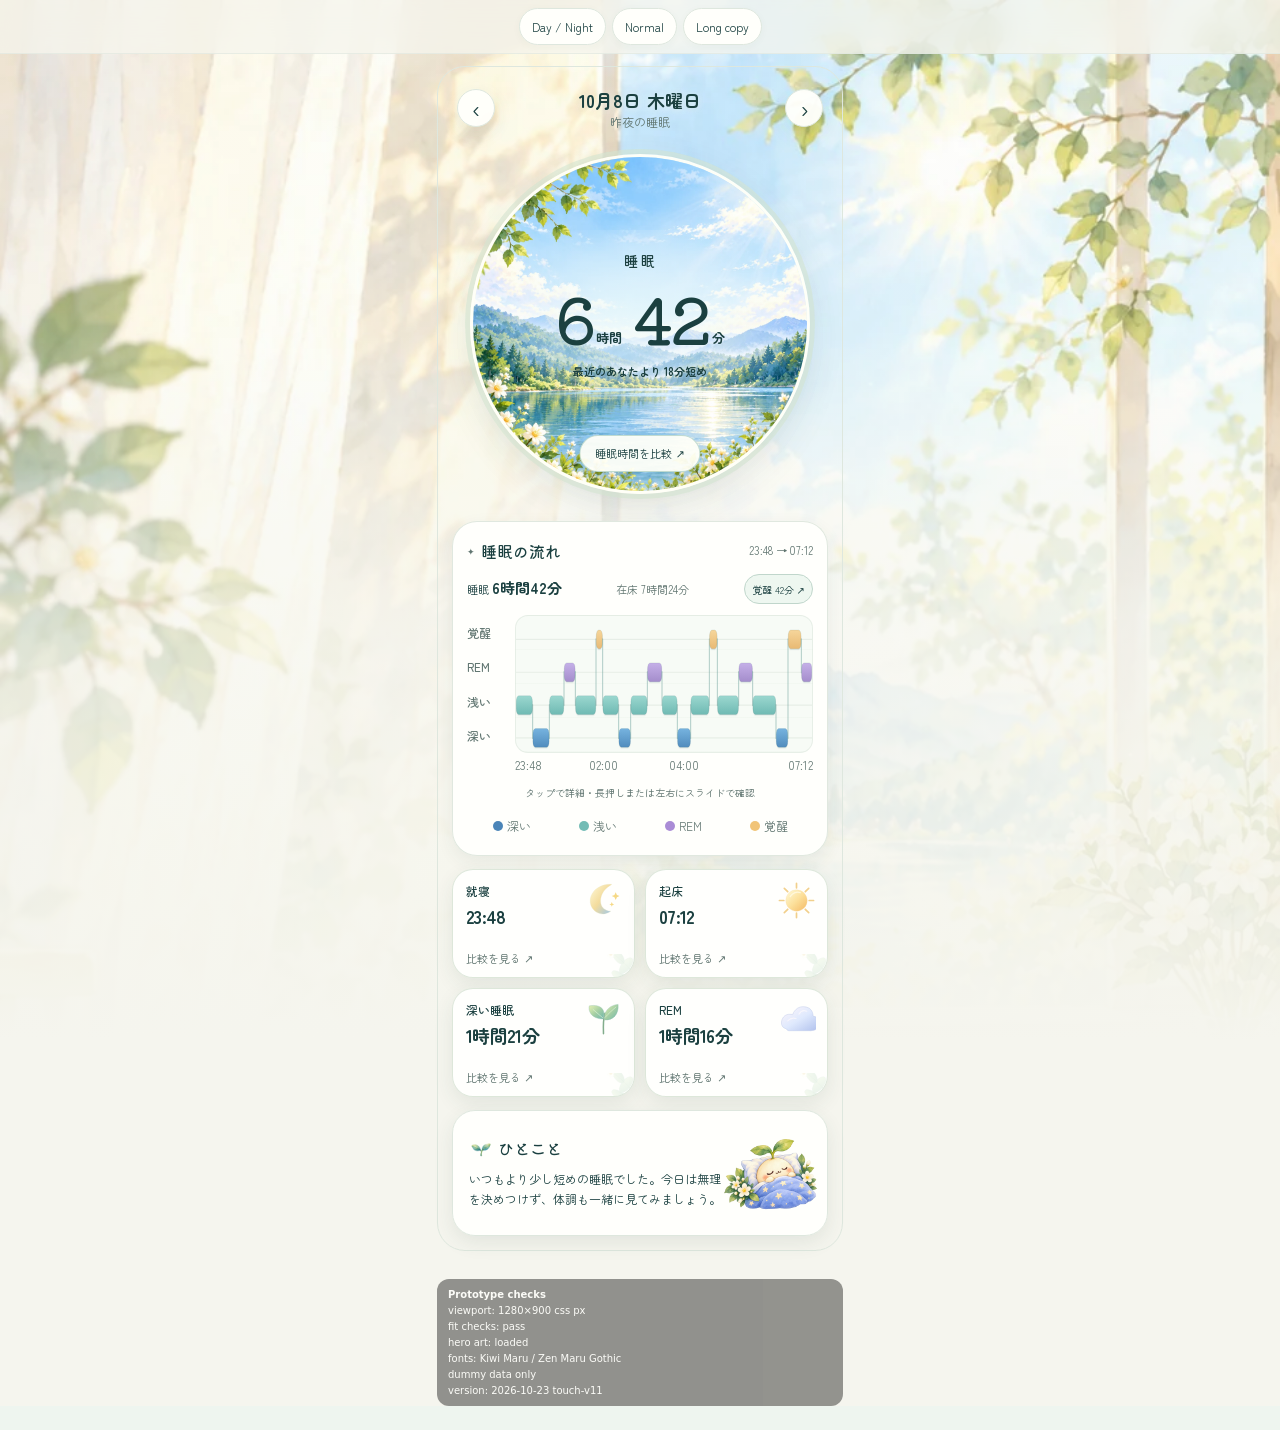
==== commit 9c46d5c8: "prototype: Sleep v11でPixel向け長押しスライドと横方向scrubを修正" ====
--- a/sleep/index.html
+++ b/sleep/index.html
@@ -71,7 +71,7 @@
             </div>
           </div>
         </div>
-        <p class="graph-selection" id="timeline-a-selected">タップで詳細を表示・長押しで左右に確認</p>
+        <p class="graph-selection" id="timeline-a-selected">タップで詳細・長押しまたは左右にスライドで確認</p>
         <div class="stage-key"><span><i class="key-deep"></i>深い</span><span><i class="key-light"></i>浅い</span><span><i class="key-rem"></i>REM</span><span><i class="key-awake"></i>覚醒</span></div>
       </section>
 
@@ -152,11 +152,11 @@
     <span id="art-readout">hero art: checking…</span>
     <span>fonts: Kiwi Maru / Zen Maru Gothic</span>
     <span>dummy data only</span>
-    <span id="prototype-version">version: 2026-10-22 stage-v10</span>
+    <span id="prototype-version">version: 2026-10-23 touch-v11</span>
   </aside>
 
   <script src="../shared/prototype.js?v=20261020-calm2"></script>
   <script src="./visual-graph-v7.js?v=20261021-graph7"></script>
-  <script src="./visual-stage-v10.js?v=20261022-stage10"></script>
+  <script src="./visual-stage-v11.js?v=20261023-touch11"></script>
 </body>
 </html>
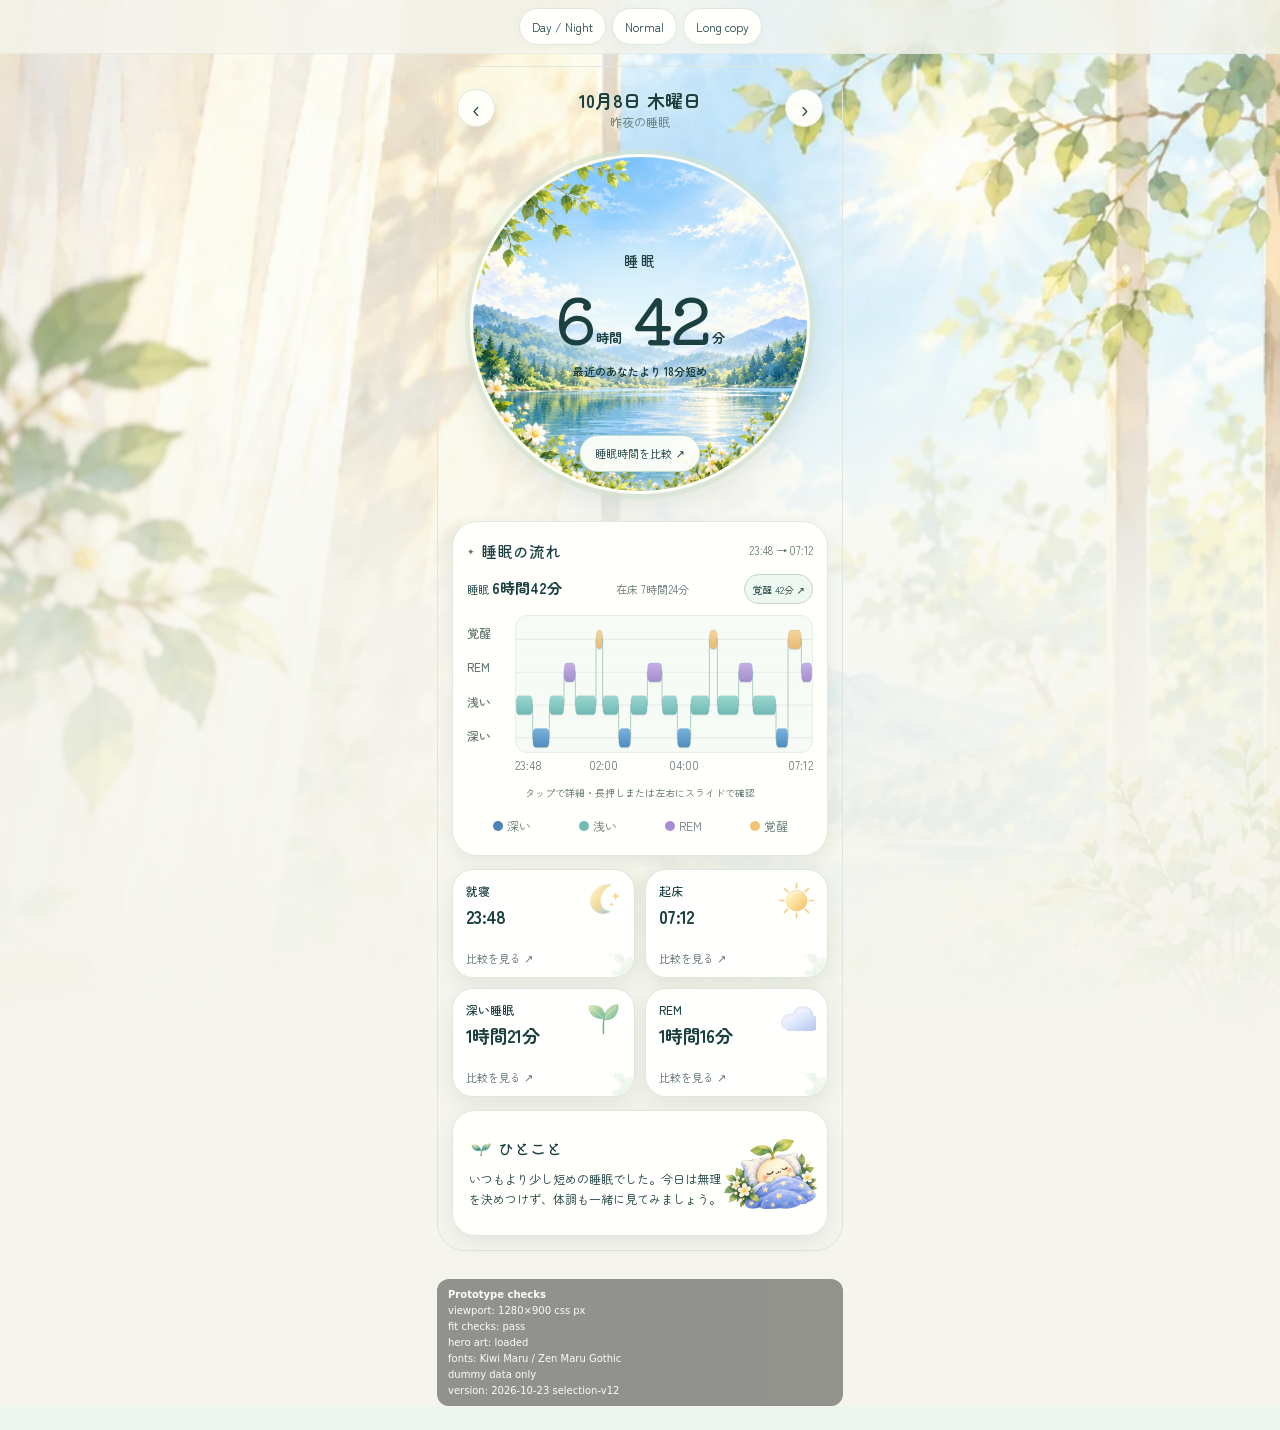
==== commit f5145ee1: "prototype: Sleep v12でStage選択の黒枠を薄い青緑輪郭に変更" ====
--- a/sleep/index.html
+++ b/sleep/index.html
@@ -17,6 +17,7 @@
   <link rel="stylesheet" href="./visual-compare-v8.css?v=20261022-compare8" />
   <link rel="stylesheet" href="./visual-states-v9.css?v=20261022-states9" />
   <link rel="stylesheet" href="./visual-stage-v10.css?v=20261022-stage10" />
+  <link rel="stylesheet" href="./visual-selection-v12.css?v=20261023-select12" />
 </head>
 <body class="sleep-page">
   <div class="sleep-page-scene" aria-hidden="true"></div>
@@ -152,7 +153,7 @@
     <span id="art-readout">hero art: checking…</span>
     <span>fonts: Kiwi Maru / Zen Maru Gothic</span>
     <span>dummy data only</span>
-    <span id="prototype-version">version: 2026-10-23 touch-v11</span>
+    <span id="prototype-version">version: 2026-10-23 selection-v12</span>
   </aside>
 
   <script src="../shared/prototype.js?v=20261020-calm2"></script>
--- a/sleep/visual-selection-v12.css
+++ b/sleep/visual-selection-v12.css
@@ -0,0 +1,49 @@
+/* Sleep v12 — subtle stage selection and explicit SVG focus treatment.
+ * Prevent Android's default focus ring from appearing as a thick black box.
+ * Keep a visible but quiet keyboard focus indicator. */
+.sleep-page .sleep-graph .timeline-visual,
+.sleep-page .sleep-graph .timeline-visual svg,
+.sleep-page .sleep-graph rect.stage-segment {
+  -webkit-tap-highlight-color: transparent;
+  -webkit-touch-callout: none;
+}
+.sleep-page .sleep-graph rect.stage-segment,
+.sleep-page .sleep-graph rect.stage-segment:focus,
+.sleep-page .sleep-graph rect.stage-segment:focus-visible,
+.sleep-page .sleep-graph rect.stage-segment:active {
+  outline: none !important;
+  outline-offset: 0;
+}
+/* Fixed selection: a thin sea-glass edge, with nearly imperceptible bloom. */
+.sleep-page .sleep-graph rect.stage-segment.stage-v10-fixed {
+  stroke: rgba(76, 145, 139, .90);
+  stroke-width: 1.1;
+  filter: drop-shadow(0 0 1.2px rgba(96, 171, 158, .24));
+}
+/* Temporary scrub uses a lighter tone; no dark selection halo. */
+.sleep-page .sleep-graph rect.stage-segment.stage-v10-preview {
+  stroke: rgba(117, 180, 170, .93);
+  stroke-width: 1.2;
+  filter: drop-shadow(0 0 1.3px rgba(114, 190, 172, .21));
+}
+/* Touch focus without selection gets no frame. Keyboard focus remains visible. */
+.sleep-page .sleep-graph rect.stage-segment:focus-visible:not(.stage-v10-fixed):not(.stage-v10-preview) {
+  stroke: rgba(85, 150, 146, .95);
+  stroke-width: 1.5;
+  filter: drop-shadow(0 0 1.2px rgba(109, 175, 164, .31));
+}
+html[data-theme="night"] .sleep-page .sleep-graph rect.stage-segment.stage-v10-fixed {
+  stroke: rgba(162, 215, 211, .96);
+  stroke-width: 1.1;
+  filter: drop-shadow(0 0 1.3px rgba(139, 206, 207, .25));
+}
+html[data-theme="night"] .sleep-page .sleep-graph rect.stage-segment.stage-v10-preview {
+  stroke: rgba(188, 223, 220, .96);
+  stroke-width: 1.2;
+  filter: drop-shadow(0 0 1.4px rgba(144, 202, 212, .22));
+}
+html[data-theme="night"] .sleep-page .sleep-graph rect.stage-segment:focus-visible:not(.stage-v10-fixed):not(.stage-v10-preview) {
+  stroke: rgba(184, 228, 222, .96);
+  stroke-width: 1.5;
+  filter: drop-shadow(0 0 1.4px rgba(145, 201, 208, .28));
+}
